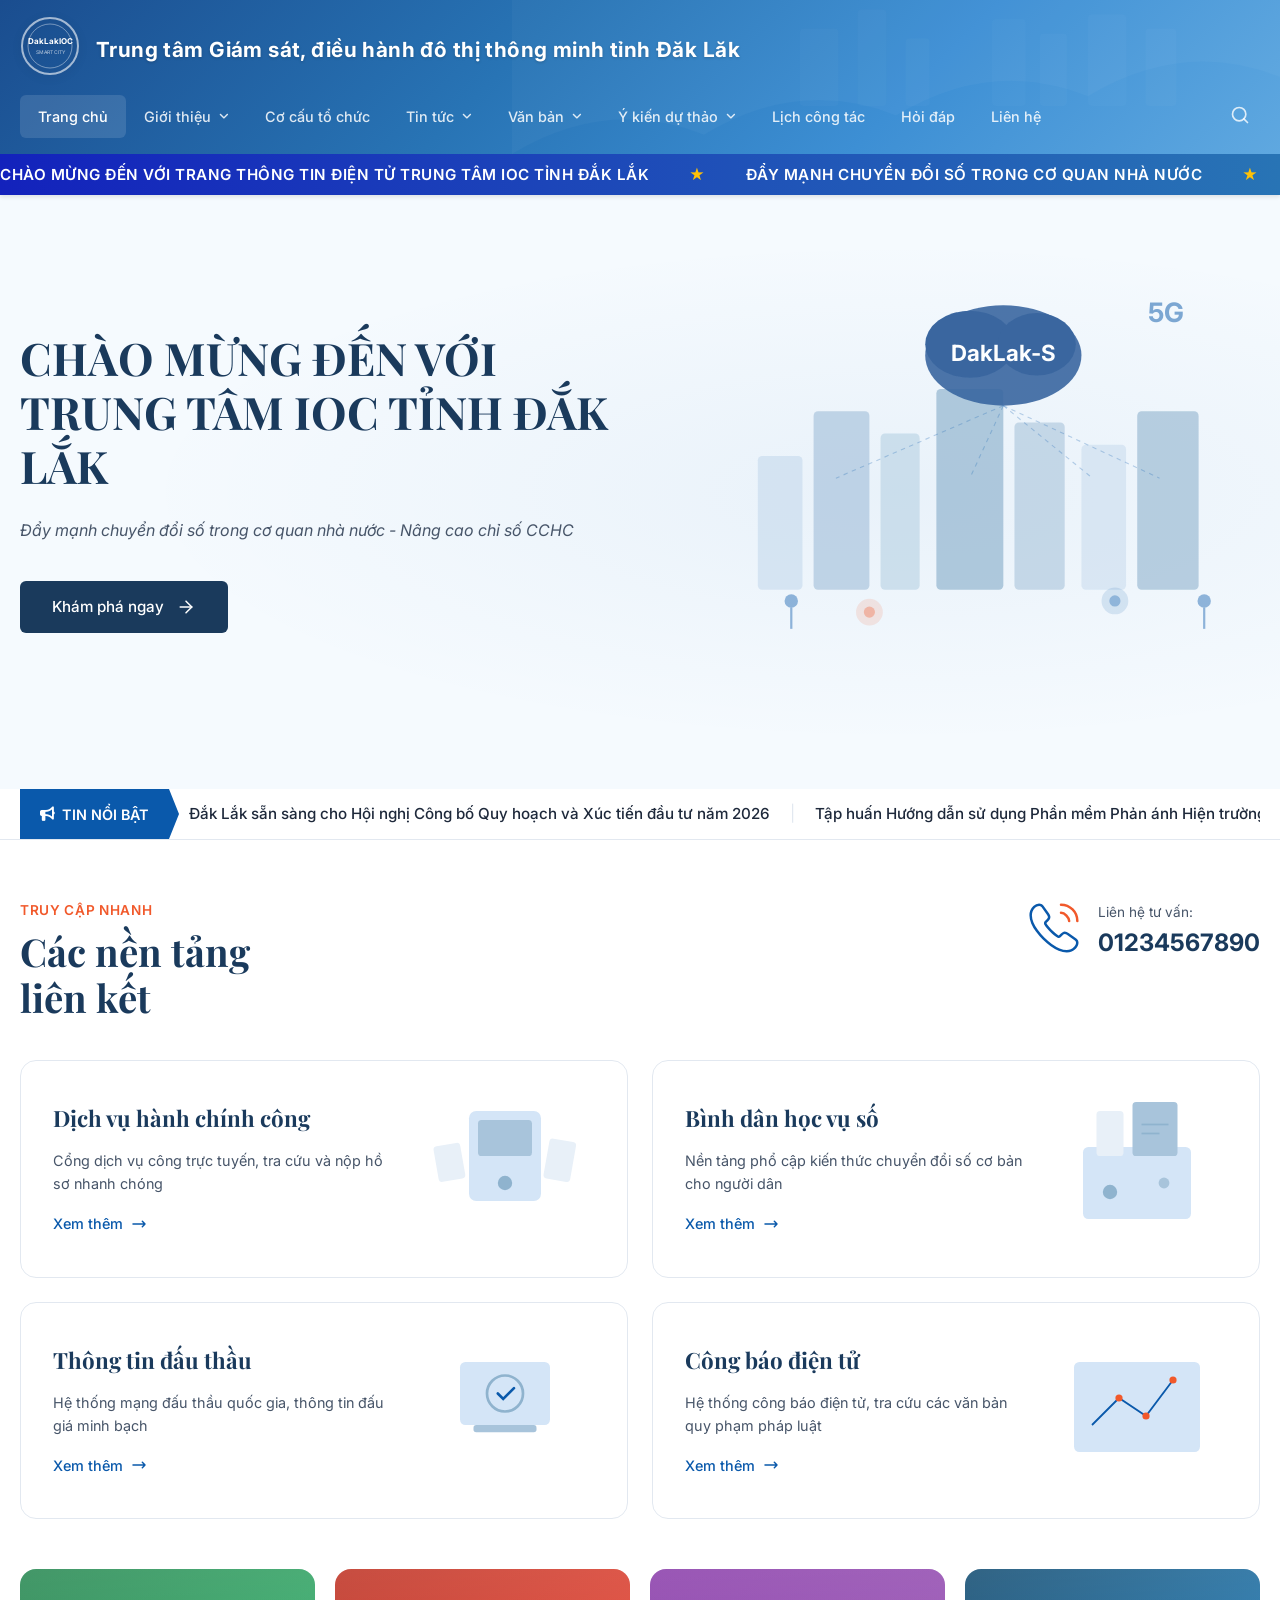
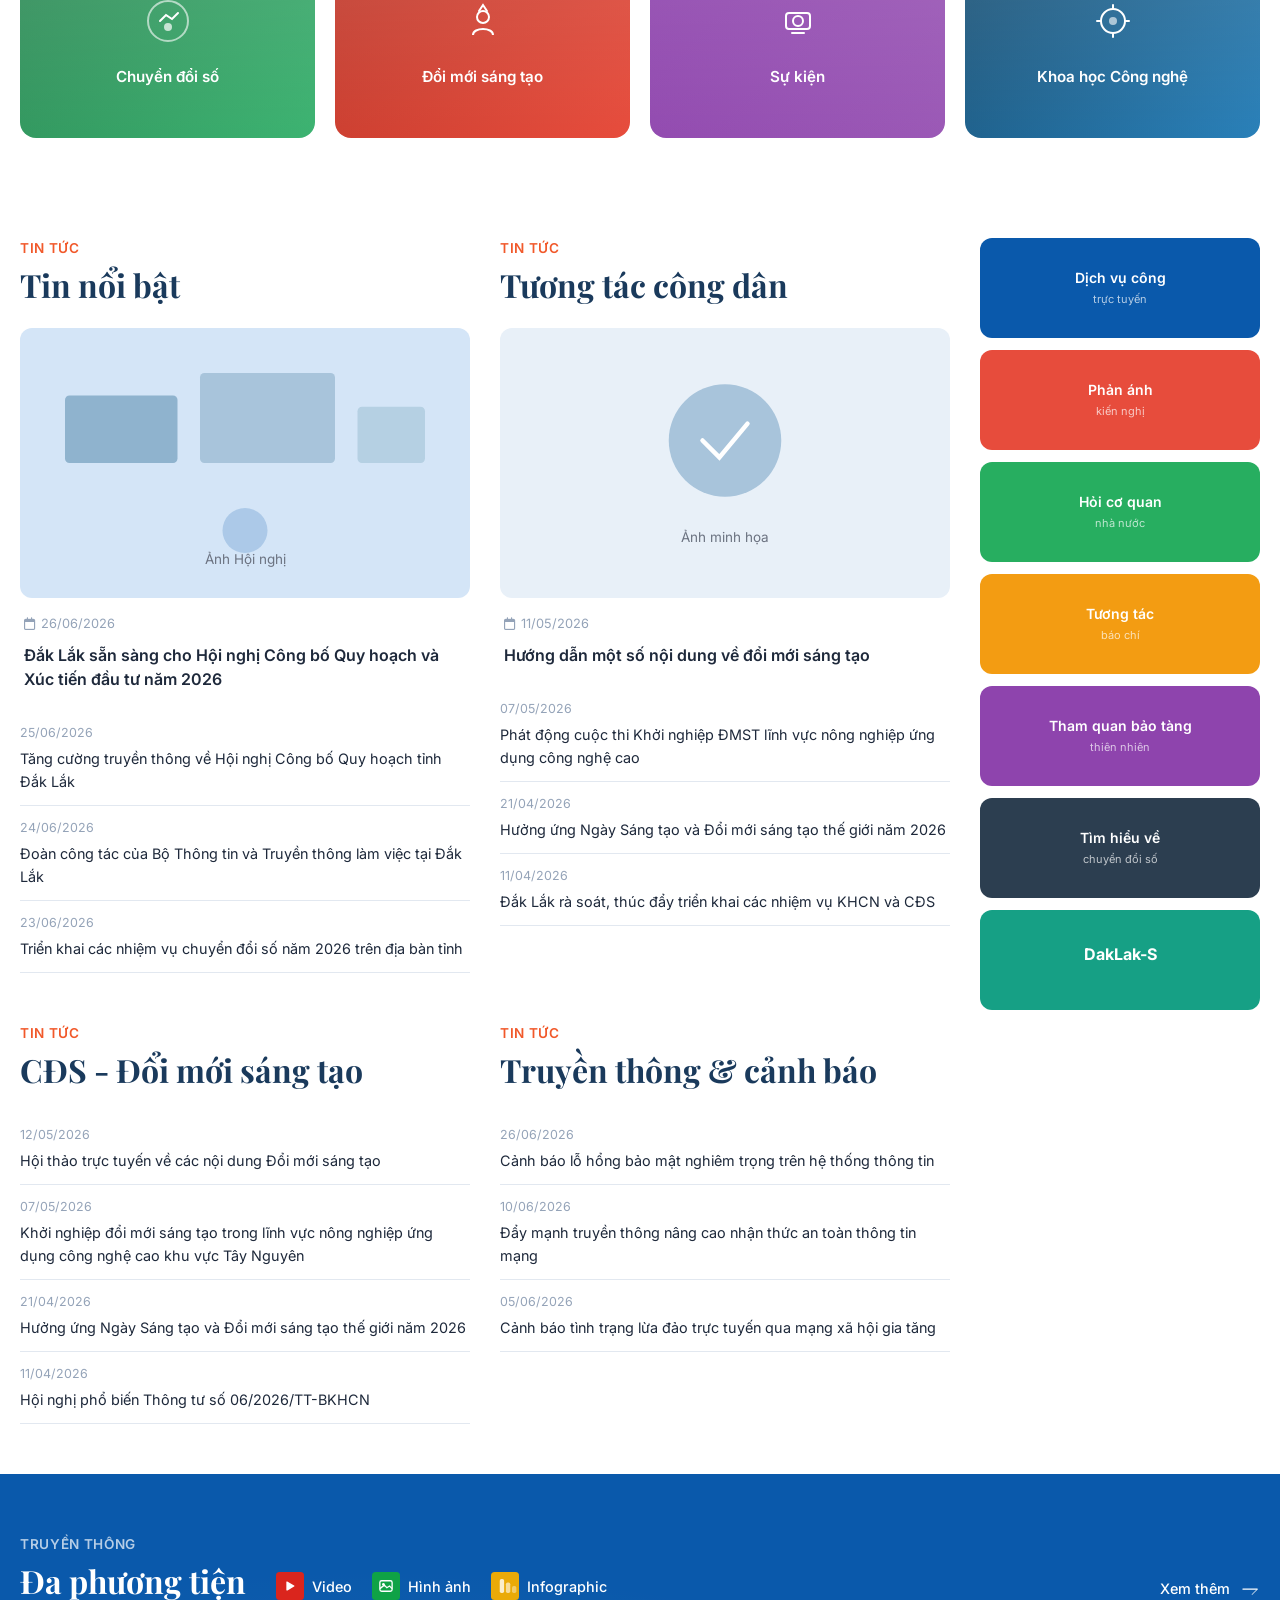
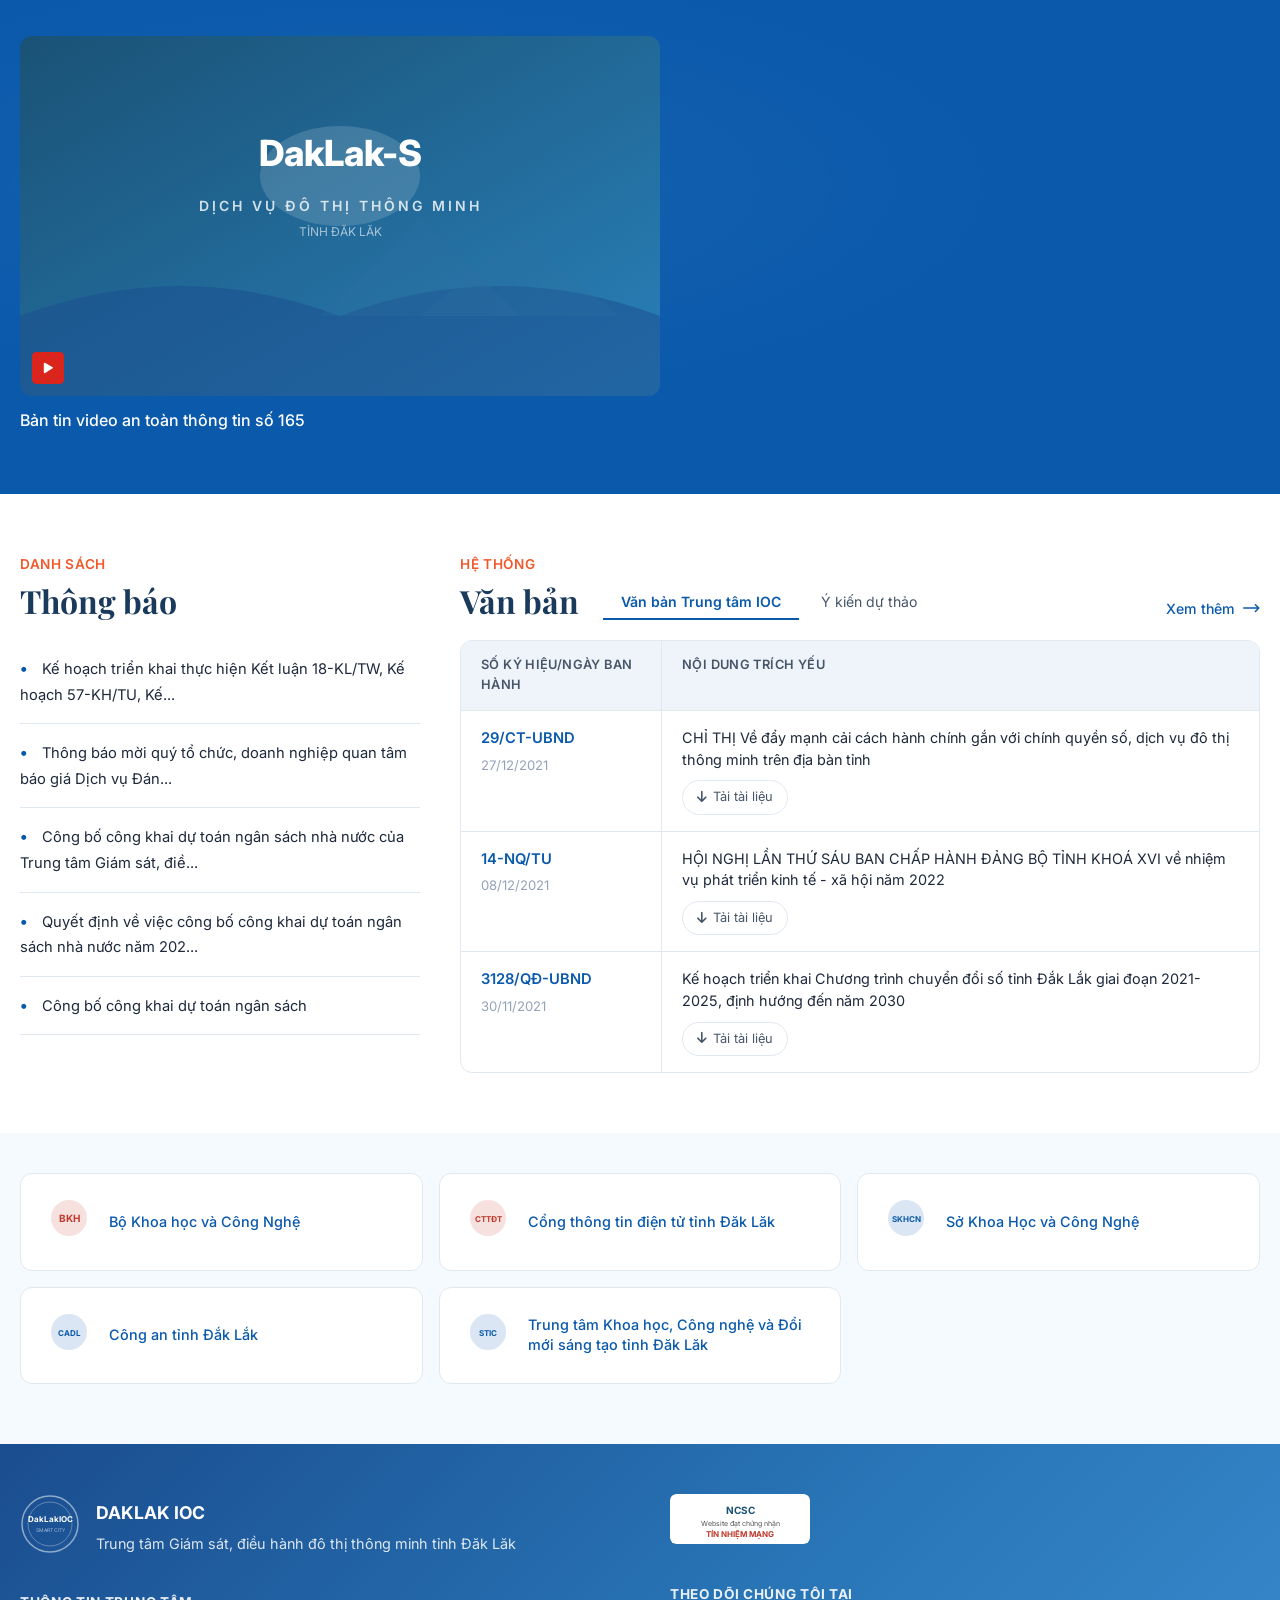
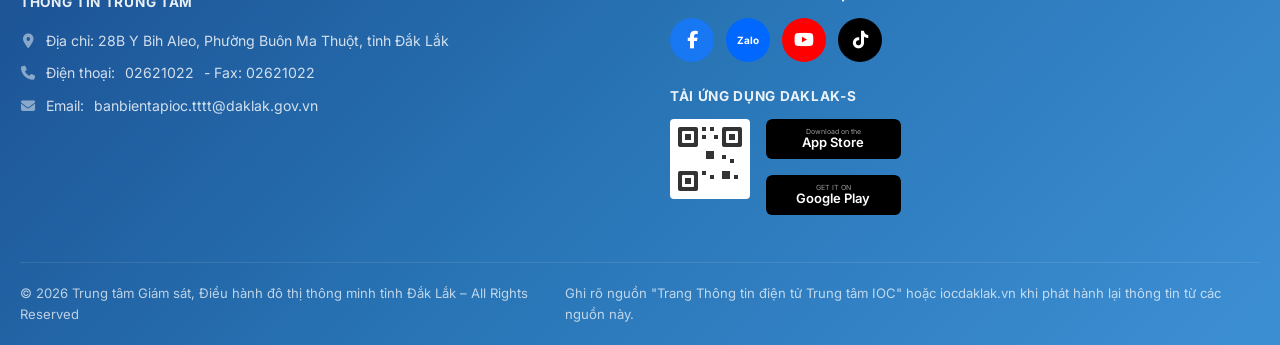
==== index.html @ 735cad7a "feat: add sticky logo to header and expand news section with new communications column" ====
<!DOCTYPE html>
<html lang="vi">

<head>
    <meta charset="UTF-8">
    <meta name="viewport" content="width=device-width, initial-scale=1.0">
    <title>Trung tâm Giám sát, Điều hành đô thị thông minh tỉnh Đăk Lăk</title>
    <meta name="description" content="Trung tâm Giám sát, Điều hành đô thị thông minh tỉnh Đăk Lăk - DakLakIOC">
    <link rel="preconnect" href="https://fonts.googleapis.com">
    <link rel="preconnect" href="https://fonts.gstatic.com" crossorigin>
    <link
        href="https://fonts.googleapis.com/css2?family=Inter:wght@400;500;600;700;800&family=Playfair+Display:ital,wght@0,400;0,600;0,700;1,400;1,600;1,700&display=swap"
        rel="stylesheet">
    <link rel="stylesheet" href="https://cdnjs.cloudflare.com/ajax/libs/font-awesome/6.5.1/css/all.min.css">
    <link rel="stylesheet" href="styles.css">
</head>

<body>
    <!-- ===== HEADER ===== -->
    <header class="header" id="header">
        <div class="header-banner">
            <!-- Blue gradient banner background -->
            <div class="header-banner-bg"></div>
            <div class="container">
                <div class="header-content">
                    <a href="#" class="logo">
                        <div class="logo-icon">
                            <svg viewBox="0 0 60 60" width="60" height="60">
                                <circle cx="30" cy="30" r="28" fill="none" stroke="rgba(255,255,255,0.6)"
                                    stroke-width="2" />
                                <circle cx="30" cy="30" r="22" fill="none" stroke="rgba(255,255,255,0.4)"
                                    stroke-width="1" />
                                <text x="30" y="28" text-anchor="middle" fill="white" font-size="8" font-weight="700"
                                    font-family="Inter">DakLakIOC</text>
                                <text x="30" y="38" text-anchor="middle" fill="rgba(255,255,255,0.7)" font-size="5"
                                    font-family="Inter">SMART CITY</text>
                            </svg>
                        </div>
                    </a>
                    <div class="header-title">
                        <a href="#">Trung tâm Giám sát, điều hành đô thị thông minh tỉnh Đăk Lăk</a>
                    </div>
                </div>
                <nav class="main-nav">
                    <a href="#" class="nav-small-logo">
                        <svg viewBox="0 0 60 60" width="50" height="50">
                            <circle cx="30" cy="30" r="28" fill="none" stroke="rgba(255,255,255,0.6)" stroke-width="2" />
                            <circle cx="30" cy="30" r="22" fill="none" stroke="rgba(255,255,255,0.4)" stroke-width="1" />
                            <text x="30" y="28" text-anchor="middle" fill="white" font-size="8" font-weight="700" font-family="Inter">DakLakIOC</text>
                            <text x="30" y="38" text-anchor="middle" fill="rgba(255,255,255,0.7)" font-size="5" font-family="Inter">SMART CITY</text>
                        </svg>
                    </a>
                    <ul class="nav-list">
                        <li class="nav-item active">
                            <a href="#">Trang chủ</a>
                        </li>
                        <li class="nav-item has-dropdown">
                            <a href="#">Giới thiệu <i class="fa-solid fa-angle-down"></i></a>
                            <ul class="dropdown">
                                <li><a href="#">Sơ đồ tổ chức</a></li>
                                <li><a href="#">Chức năng, nhiệm vụ</a></li>
                                <li><a href="#">Lịch sử hình thành</a></li>
                                <li><a href="#">Sản phẩm tiêu biểu</a></li>
                                <li><a href="#">Đầu mối hỗ trợ trực tuyến qua điện thoại</a></li>
                            </ul>
                        </li>
                        <li class="nav-item">
                            <a href="#">Cơ cấu tổ chức</a>
                        </li>
                        <li class="nav-item has-dropdown">
                            <a href="#">Tin tức <i class="fa-solid fa-angle-down"></i></a>
                            <ul class="dropdown">
                                <li><a href="#">Tin hoạt động</a></li>
                                <li><a href="#">Tiêu chuẩn - Chất lượng</a></li>
                                <li><a href="#">Giải pháp An toàn thông tin</a></li>
                                <li><a href="#">Giải pháp An toàn mạng</a></li>
                                <li><a href="#">Công tác xây dựng Đảng</a></li>
                                <li><a href="#">Tương tác công dân</a></li>
                                <li><a href="#">CĐS - Đổi mới sáng tạo</a></li>
                                <li><a href="#">Cập nhật bão lũ</a></li>
                                <li><a href="#">Thông báo</a></li>
                                <li><a href="#">Trao đổi kinh nghiệm</a></li>
                            </ul>
                        </li>
                        <li class="nav-item has-dropdown">
                            <a href="#">Văn bản <i class="fa-solid fa-angle-down"></i></a>
                            <ul class="dropdown">
                                <li><a href="#">Văn bản Trung tâm IOC</a></li>
                                <li><a href="#">Bộ Khoa học và Công nghệ</a></li>
                                <li><a href="#">UBND tỉnh Đắk Lắk</a></li>
                                <li><a href="#">CSDL VBQPPL tỉnh Đắk Lắk</a></li>
                                <li><a href="#">Khoa học và Công nghệ Trung ương</a></li>
                                <li><a href="#">Khoa học và Công nghệ địa phương</a></li>
                                <li><a href="#">Văn bản</a></li>
                            </ul>
                        </li>
                        <li class="nav-item has-dropdown">
                            <a href="#">Ý kiến dự thảo <i class="fa-solid fa-angle-down"></i></a>
                            <ul class="dropdown">
                                <li><a href="#">Văn bản dự thảo UBND tỉnh Đắk Lắk</a></li>
                                <li><a href="#">Văn bản dự thảo Sở KHCN</a></li>
                                <li class="dropdown-submenu">
                                    <a href="#">Văn bản dự thảo Trung tâm IOC <i class="fa-solid fa-angle-right" style="float: right; margin-top: 4px;"></i></a>
                                    <ul class="dropdown">
                                        <li><a href="#">Quyết định</a></li>
                                        <li><a href="#">Thông báo</a></li>
                                        <li><a href="#">Hướng dẫn</a></li>
                                        <li><a href="#">Báo cáo</a></li>
                                        <li><a href="#">Công văn</a></li>
                                        <li><a href="#">Tập huấn</a></li>
                                    </ul>
                                </li>
                            </ul>
                        </li>
                        <li class="nav-item">
                            <a href="#">Lịch công tác</a>
                        </li>
                        <li class="nav-item">
                            <a href="#">Hỏi đáp</a>
                        </li>
                        <li class="nav-item">
                            <a href="#">Liên hệ</a>
                        </li>
                    </ul>
                    <button class="search-btn" id="searchBtn">
                        <svg xmlns="http://www.w3.org/2000/svg" width="20" height="20" viewBox="0 0 24 24" fill="none"
                            stroke="currentColor" stroke-width="2" stroke-linecap="round" stroke-linejoin="round">
                            <path d="m21 21-4.34-4.34" />
                            <circle cx="11" cy="11" r="8" />
                        </svg>
                    </button>
                    <div class="search-form" id="searchForm">
                        <form>
                            <input type="text" placeholder="Nhập tìm kiếm..." required oninvalid="this.setCustomValidity('Vui lòng nhập từ khóa tìm kiếm')" oninput="this.setCustomValidity('')">
                            <button type="submit">
                                <svg xmlns="http://www.w3.org/2000/svg" width="20" height="20" viewBox="0 0 24 24"
                                    fill="none" stroke="currentColor" stroke-width="2" stroke-linecap="round"
                                    stroke-linejoin="round">
                                    <circle cx="11" cy="11" r="8" />
                                    <path d="m21 21-4.34-4.34" />
                                </svg>
                            </button>
                            <button type="button" class="close-search" id="closeSearch">
                                <svg xmlns="http://www.w3.org/2000/svg" width="20" height="20" viewBox="0 0 24 24"
                                    fill="none" stroke="currentColor" stroke-width="2" stroke-linecap="round"
                                    stroke-linejoin="round">
                                    <path d="M18 6 6 18" />
                                    <path d="m6 6 12 12" />
                                </svg>
                            </button>
                        </form>
                    </div>
                </nav>
            </div>
        </div>
        <!-- Mobile menu button -->
        <button class="mobile-menu-btn" id="mobileMenuBtn">
            <i class="fa-solid fa-bars"></i>
        </button>
    </header>

    <!-- ===== WELCOME BANNER TICKER ===== -->
    <div class="welcome-banner">
        <div class="welcome-track">
            <span>CHÀO MỪNG ĐẾN VỚI TRANG THÔNG TIN ĐIỆN TỬ TRUNG TÂM IOC TỈNH ĐẮK LẮK</span>
            <span class="star">★</span>
            <span>ĐẨY MẠNH CHUYỂN ĐỔI SỐ TRONG CƠ QUAN NHÀ NƯỚC</span>
            <span class="star">★</span>
            <span>CHÀO MỪNG ĐẾN VỚI TRANG THÔNG TIN ĐIỆN TỬ TRUNG TÂM IOC TỈNH ĐẮK LẮK</span>
            <span class="star">★</span>
            <span>ĐẨY MẠNH CHUYỂN ĐỔI SỐ TRONG CƠ QUAN NHÀ NƯỚC</span>
            <span class="star">★</span>
            <span>CHÀO MỪNG ĐẾN VỚI TRANG THÔNG TIN ĐIỆN TỬ TRUNG TÂM IOC TỈNH ĐẮK LẮK</span>
            <span class="star">★</span>
            <span>ĐẨY MẠNH CHUYỂN ĐỔI SỐ TRONG CƠ QUAN NHÀ NƯỚC</span>
            <span class="star">★</span>
            <span>CHÀO MỪNG ĐẾN VỚI TRANG THÔNG TIN ĐIỆN TỬ TRUNG TÂM IOC TỈNH ĐẮK LẮK</span>
            <span class="star">★</span>
            <span>ĐẨY MẠNH CHUYỂN ĐỔI SỐ TRONG CƠ QUAN NHÀ NƯỚC</span>
            <span class="star">★</span>
        </div>
    </div>

    <!-- ===== HERO SECTION ===== -->
    <section class="hero-section">
        <div class="container">
            <div class="hero-wrapper">
                <div class="hero-text">
                    <h1 class="hero-title">CHÀO MỪNG ĐẾN VỚI TRUNG TÂM IOC TỈNH ĐẮK LẮK</h1>
                    <p class="hero-description">
                        Đẩy mạnh chuyển đổi số trong cơ quan nhà nước - Nâng cao chỉ số CCHC
                    </p>
                    <a href="#" class="btn-readmore">
                        <span>Khám phá ngay</span>
                        <svg xmlns="http://www.w3.org/2000/svg" width="20" height="20" viewBox="0 0 20 20" fill="none">
                            <path d="M4.16669 10H15.8334" stroke="currentColor" stroke-width="1.5"
                                stroke-linecap="round" stroke-linejoin="round" />
                            <path d="M10 4.16669L15.8333 10L10 15.8334" stroke="currentColor" stroke-width="1.5"
                                stroke-linecap="round" stroke-linejoin="round" />
                        </svg>
                    </a>
                </div>
                <div class="hero-image">
                    <!-- Smart city illustration placeholder -->
                    <div class="smart-city-illustration">
                        <svg viewBox="0 0 500 400" xmlns="http://www.w3.org/2000/svg">
                            <!-- Buildings -->
                            <rect x="50" y="180" width="40" height="120" rx="4" fill="#c5d9ed" opacity="0.7" />
                            <rect x="100" y="140" width="50" height="160" rx="4" fill="#a8c4db" opacity="0.8" />
                            <rect x="160" y="160" width="35" height="140" rx="4" fill="#b5d0e3" opacity="0.7" />
                            <rect x="210" y="120" width="60" height="180" rx="4" fill="#8fb3ce" opacity="0.8" />
                            <rect x="280" y="150" width="45" height="150" rx="4" fill="#a8c4db" opacity="0.7" />
                            <rect x="340" y="170" width="40" height="130" rx="4" fill="#c5d9ed" opacity="0.6" />
                            <rect x="390" y="140" width="55" height="160" rx="4" fill="#8fb3ce" opacity="0.7" />
                            <!-- Cloud with DakLak-S -->
                            <ellipse cx="270" cy="90" rx="70" ry="45" fill="#1a4d8f" opacity="0.9" />
                            <ellipse cx="240" cy="80" rx="40" ry="30" fill="#1a4d8f" />
                            <ellipse cx="300" cy="80" rx="35" ry="28" fill="#1a4d8f" />
                            <text x="270" y="95" text-anchor="middle" fill="white" font-size="20" font-weight="700"
                                font-family="Inter">DakLak-S</text>
                            <!-- 5G icon -->
                            <text x="400" y="60" fill="#0a59ab" font-size="24" font-weight="700" font-family="Inter"
                                opacity="0.6">5G</text>
                            <!-- Connection lines -->
                            <line x1="270" y1="135" x2="120" y2="200" stroke="#0a59ab" stroke-width="1" opacity="0.3"
                                stroke-dasharray="4" />
                            <line x1="270" y1="135" x2="240" y2="200" stroke="#0a59ab" stroke-width="1" opacity="0.3"
                                stroke-dasharray="4" />
                            <line x1="270" y1="135" x2="350" y2="200" stroke="#0a59ab" stroke-width="1" opacity="0.3"
                                stroke-dasharray="4" />
                            <line x1="270" y1="135" x2="410" y2="200" stroke="#0a59ab" stroke-width="1" opacity="0.3"
                                stroke-dasharray="4" />
                            <!-- People -->
                            <circle cx="80" cy="310" r="6" fill="#0a59ab" opacity="0.5" />
                            <line x1="80" y1="316" x2="80" y2="335" stroke="#0a59ab" stroke-width="2" opacity="0.5" />
                            <circle cx="450" cy="310" r="6" fill="#0a59ab" opacity="0.5" />
                            <line x1="450" y1="316" x2="450" y2="335" stroke="#0a59ab" stroke-width="2" opacity="0.5" />
                            <!-- IoT icons -->
                            <circle cx="150" cy="320" r="12" fill="#f1592b" opacity="0.15" />
                            <circle cx="150" cy="320" r="5" fill="#f1592b" opacity="0.4" />
                            <circle cx="370" cy="310" r="12" fill="#0a59ab" opacity="0.15" />
                            <circle cx="370" cy="310" r="5" fill="#0a59ab" opacity="0.4" />
                        </svg>
                    </div>
                </div>
            </div>
        </div>
    </section>

    <!-- ===== FEATURED NEWS TICKER ===== -->
    <section class="news-ticker-section">
        <div class="container">
            <div class="ticker-wrapper">
                <div class="ticker-label">
                    <i class="fa-solid fa-bullhorn"></i> TIN NỔI BẬT
                </div>
                <div class="ticker-content">
                    <div class="ticker-track">
                        <a href="#">Đắk Lắk sẵn sàng cho Hội nghị Công bố Quy hoạch và Xúc tiến đầu tư năm 2026</a>
                        <span class="ticker-separator">|</span>
                        <a href="#">Tập huấn Hướng dẫn sử dụng Phần mềm Phản ánh Hiện trường</a>
                        <span class="ticker-separator">|</span>
                        <a href="#">Chuyển đổi số, Đổi mới sáng tạo, An toàn thông tin, Dữ liệu mở</a>
                        <span class="ticker-separator">|</span>
                        <!-- Duplicate for seamless scrolling -->
                        <a href="#">Đắk Lắk sẵn sàng cho Hội nghị Công bố Quy hoạch và Xúc tiến đầu tư năm 2026</a>
                        <span class="ticker-separator">|</span>
                        <a href="#">Tập huấn Hướng dẫn sử dụng Phần mềm Phản ánh Hiện trường</a>
                        <span class="ticker-separator">|</span>
                        <a href="#">Chuyển đổi số, Đổi mới sáng tạo, An toàn thông tin, Dữ liệu mở</a>
                        <span class="ticker-separator">|</span>
                    </div>
                </div>
            </div>
        </div>
    </section>

    <!-- ===== TECH SOLUTIONS SECTION ===== -->
    <section class="tech-solutions-section">
        <div class="container">
            <div class="tech-solutions-wrapper">
                <div class="tech-solutions-header">
                    <div class="tech-solutions-left">
                        <span class="section-label">Truy cập nhanh</span>
                        <h2 class="section-title-large">Các nền tảng<br>liên kết</h2>
                    </div>
                    <div class="tech-solutions-right">
                        <div class="contact-box">
                            <div class="contact-icon">
                                <svg fill="none" height="56" viewBox="0 0 56 56" width="56"
                                    xmlns="http://www.w3.org/2000/svg">
                                    <path
                                        d="M51.2627 42.7698C51.2627 43.6098 51.076 44.4732 50.6793 45.3132C50.2827 46.1532 49.7693 46.9465 49.0927 47.6932C47.9493 48.9532 46.6893 49.8632 45.266 50.4465C43.866 51.0298 42.3493 51.3332 40.716 51.3332C38.336 51.3332 35.7927 50.7732 33.1093 49.6298C30.426 48.4865 27.7427 46.9465 25.0827 45.0098C22.3716 43.0267 19.8133 40.8428 17.4293 38.4765C15.0698 36.1012 12.8936 33.5506 10.9193 30.8465C9.00602 28.1865 7.46602 25.5265 6.34602 22.8898C5.22602 20.2298 4.66602 17.6865 4.66602 15.2598C4.66602 13.6732 4.94602 12.1565 5.50602 10.7565C6.06602 9.33317 6.95268 8.0265 8.18935 6.85984C9.68268 5.38984 11.316 4.6665 13.0427 4.6665C13.696 4.6665 14.3493 4.8065 14.9327 5.0865C15.5393 5.3665 16.076 5.7865 16.496 6.39317L21.9093 14.0232C22.3293 14.6065 22.6327 15.1432 22.8427 15.6565C23.0527 16.1465 23.1693 16.6365 23.1693 17.0798C23.1693 17.6398 23.006 18.1998 22.6793 18.7365C22.376 19.2732 21.9327 19.8332 21.3727 20.3932L19.5993 22.2365C19.3427 22.4932 19.226 22.7965 19.226 23.1698C19.226 23.3565 19.2493 23.5198 19.296 23.7065C19.366 23.8932 19.436 24.0332 19.4827 24.1732C19.9027 24.9432 20.626 25.9465 21.6527 27.1598C22.7027 28.3732 23.8227 29.6098 25.036 30.8465C26.296 32.0832 27.5093 33.2265 28.746 34.2765C29.9593 35.3032 30.9627 36.0032 31.756 36.4232C31.8727 36.4698 32.0127 36.5398 32.176 36.6098C32.3627 36.6798 32.5493 36.7032 32.7593 36.7032C33.156 36.7032 33.4593 36.5632 33.716 36.3065L35.4893 34.5565C36.0727 33.9732 36.6327 33.5298 37.1693 33.2498C37.706 32.9232 38.2427 32.7598 38.826 32.7598C39.2693 32.7598 39.736 32.8532 40.2493 33.0632C40.7627 33.2732 41.2993 33.5765 41.8827 33.9732L49.606 39.4565C50.2127 39.8765 50.6327 40.3665 50.8893 40.9498C51.1227 41.5332 51.2627 42.1165 51.2627 42.7698Z"
                                        stroke="#0A59AB" stroke-miterlimit="10" stroke-width="2.5" />
                                    <path
                                        d="M43.1667 20.9997C43.1667 19.5997 42.07 17.453 40.4367 15.703C38.9433 14.093 36.96 12.833 35 12.833"
                                        stroke="#F1592B" stroke-linecap="round" stroke-linejoin="round"
                                        stroke-width="2.5" />
                                    <path d="M51.3333 20.9998C51.3333 11.9698 44.03 4.6665 35 4.6665" stroke="#F1592B"
                                        stroke-linecap="round" stroke-linejoin="round" stroke-width="2.5" />
                                </svg>
                            </div>
                            <div class="contact-info">
                                <span>Liên hệ tư vấn:</span>
                                <strong>01234567890</strong>
                            </div>
                        </div>
                    </div>
                </div>
                <div class="solutions-grid">
                    <div class="solution-card">
                        <div class="solution-content">
                            <h3>Dịch vụ hành chính công</h3>
                            <p>Cổng dịch vụ công trực tuyến, tra cứu và nộp hồ sơ nhanh chóng</p>
                            <a href="#" class="solution-link">
                                <span>Xem thêm</span>
                                <svg fill="none" height="16" viewBox="0 0 16 16" width="16"
                                    xmlns="http://www.w3.org/2000/svg">
                                    <path d="M11.3333 5.33325L14 7.99992M14 7.99992L11.3333 10.6666M14 7.99992H2"
                                        stroke="#0A59AB" stroke-linecap="round" stroke-linejoin="round"
                                        stroke-width="1.5" />
                                </svg>
                            </a>
                        </div>
                        <div class="solution-image">
                            <svg viewBox="0 0 200 160" xmlns="http://www.w3.org/2000/svg">
                                <rect x="60" y="20" width="80" height="100" rx="8" fill="#d4e5f7" />
                                <rect x="70" y="30" width="60" height="40" rx="4" fill="#a8c4db" />
                                <circle cx="100" cy="100" r="8" fill="#8fb3ce" />
                                <rect x="20" y="60" width="30" height="40" rx="4" fill="#e8f0f8"
                                    transform="rotate(-10 20 60)" />
                                <rect x="150" y="50" width="30" height="45" rx="4" fill="#e8f0f8"
                                    transform="rotate(10 150 50)" />
                            </svg>
                        </div>
                    </div>
                    <div class="solution-card">
                        <div class="solution-content">
                            <h3>Bình dân học vụ số</h3>
                            <p>Nền tảng phổ cập kiến thức chuyển đổi số cơ bản cho người dân</p>
                            <a href="#" class="solution-link">
                                <span>Xem thêm</span>
                                <svg fill="none" height="16" viewBox="0 0 16 16" width="16"
                                    xmlns="http://www.w3.org/2000/svg">
                                    <path d="M11.3333 5.33325L14 7.99992M14 7.99992L11.3333 10.6666M14 7.99992H2"
                                        stroke="#0A59AB" stroke-linecap="round" stroke-linejoin="round"
                                        stroke-width="1.5" />
                                </svg>
                            </a>
                        </div>
                        <div class="solution-image">
                            <svg viewBox="0 0 200 160" xmlns="http://www.w3.org/2000/svg">
                                <rect x="40" y="60" width="120" height="80" rx="6" fill="#d4e5f7" />
                                <rect x="55" y="20" width="30" height="50" rx="4" fill="#e8f0f8" />
                                <rect x="95" y="10" width="50" height="60" rx="4" fill="#a8c4db" />
                                <line x1="105" y1="35" x2="135" y2="35" stroke="#8fb3ce" stroke-width="2" />
                                <line x1="105" y1="45" x2="125" y2="45" stroke="#8fb3ce" stroke-width="2" />
                                <circle cx="70" cy="110" r="8" fill="#8fb3ce" />
                                <circle cx="130" cy="100" r="6" fill="#a8c4db" />
                            </svg>
                        </div>
                    </div>
                    <div class="solution-card">
                        <div class="solution-content">
                            <h3>Thông tin đấu thầu</h3>
                            <p>Hệ thống mạng đấu thầu quốc gia, thông tin đấu giá minh bạch</p>
                            <a href="#" class="solution-link">
                                <span>Xem thêm</span>
                                <svg fill="none" height="16" viewBox="0 0 16 16" width="16"
                                    xmlns="http://www.w3.org/2000/svg">
                                    <path d="M11.3333 5.33325L14 7.99992M14 7.99992L11.3333 10.6666M14 7.99992H2"
                                        stroke="#0A59AB" stroke-linecap="round" stroke-linejoin="round"
                                        stroke-width="1.5" />
                                </svg>
                            </a>
                        </div>
                        <div class="solution-image">
                            <svg viewBox="0 0 200 160" xmlns="http://www.w3.org/2000/svg">
                                <rect x="50" y="30" width="100" height="70" rx="6" fill="#d4e5f7" />
                                <rect x="65" y="100" width="70" height="8" rx="3" fill="#a8c4db" />
                                <circle cx="100" cy="65" r="20" fill="none" stroke="#8fb3ce" stroke-width="3" />
                                <path d="M92 65 L98 71 L110 59" stroke="#0a59ab" stroke-width="3" fill="none"
                                    stroke-linecap="round" />
                            </svg>
                        </div>
                    </div>
                    <div class="solution-card">
                        <div class="solution-content">
                            <h3>Công báo điện tử</h3>
                            <p>Hệ thống công báo điện tử, tra cứu các văn bản quy phạm pháp luật</p>
                            <a href="#" class="solution-link">
                                <span>Xem thêm</span>
                                <svg fill="none" height="16" viewBox="0 0 16 16" width="16"
                                    xmlns="http://www.w3.org/2000/svg">
                                    <path d="M11.3333 5.33325L14 7.99992M14 7.99992L11.3333 10.6666M14 7.99992H2"
                                        stroke="#0A59AB" stroke-linecap="round" stroke-linejoin="round"
                                        stroke-width="1.5" />
                                </svg>
                            </a>
                        </div>
                        <div class="solution-image">
                            <svg viewBox="0 0 200 160" xmlns="http://www.w3.org/2000/svg">
                                <rect x="30" y="30" width="140" height="100" rx="6" fill="#d4e5f7" />
                                <path d="M50 100 L80 70 L110 90 L140 50" stroke="#0a59ab" stroke-width="2"
                                    fill="none" />
                                <circle cx="80" cy="70" r="4" fill="#f1592b" />
                                <circle cx="110" cy="90" r="4" fill="#f1592b" />
                                <circle cx="140" cy="50" r="4" fill="#f1592b" />
                            </svg>
                        </div>
                    </div>
                </div>
            </div>
        </div>
    </section>

    <!-- ===== PARTNER LINKS CAROUSEL ===== -->
    <section class="partner-links-section">
        <div class="container">
            <div class="partner-links-grid">
                <a href="#" class="partner-card" style="background: linear-gradient(135deg, #2e8b57, #3cb371);">
                    <div class="partner-icon">
                        <svg viewBox="0 0 48 48" width="48" height="48" fill="none" xmlns="http://www.w3.org/2000/svg">
                            <circle cx="24" cy="24" r="20" stroke="white" stroke-width="2" opacity="0.6" />
                            <path d="M16 24 L22 18 L28 22 L34 16" stroke="white" stroke-width="2" fill="none"
                                stroke-linecap="round" />
                            <circle cx="24" cy="30" r="4" fill="white" opacity="0.7" />
                        </svg>
                    </div>
                    <span>Chuyển đổi số</span>
                    <i class="fa-solid fa-arrow-right"></i>
                </a>
                <a href="#" class="partner-card" style="background: linear-gradient(135deg, #c0392b, #e74c3c);">
                    <div class="partner-icon">
                        <svg viewBox="0 0 48 48" width="48" height="48" fill="none" xmlns="http://www.w3.org/2000/svg">
                            <circle cx="24" cy="20" r="6" stroke="white" stroke-width="2" />
                            <path d="M14 38 C14 30 34 30 34 38" stroke="white" stroke-width="2" fill="none" />
                            <path d="M20 14 L24 8 L28 14" stroke="white" stroke-width="2" fill="none"
                                stroke-linecap="round" />
                        </svg>
                    </div>
                    <span>Đổi mới sáng tạo</span>
                    <i class="fa-solid fa-arrow-right"></i>
                </a>
                <a href="#" class="partner-card" style="background: linear-gradient(135deg, #8e44ad, #9b59b6);">
                    <div class="partner-icon">
                        <svg viewBox="0 0 48 48" width="48" height="48" fill="none" xmlns="http://www.w3.org/2000/svg">
                            <rect x="12" y="16" width="24" height="16" rx="3" stroke="white" stroke-width="2" />
                            <circle cx="24" cy="24" r="5" stroke="white" stroke-width="2" />
                            <path d="M18 36 L30 36" stroke="white" stroke-width="2" stroke-linecap="round" />
                        </svg>
                    </div>
                    <span>Sự kiện</span>
                    <i class="fa-solid fa-arrow-right"></i>
                </a>
                <a href="#" class="partner-card" style="background: linear-gradient(135deg, #1a5276, #2980b9);">
                    <div class="partner-icon">
                        <svg viewBox="0 0 48 48" width="48" height="48" fill="none" xmlns="http://www.w3.org/2000/svg">
                            <circle cx="24" cy="24" r="12" stroke="white" stroke-width="2" />
                            <circle cx="24" cy="24" r="4" fill="white" opacity="0.6" />
                            <path d="M24 12 L24 8" stroke="white" stroke-width="2" stroke-linecap="round" />
                            <path d="M24 40 L24 36" stroke="white" stroke-width="2" stroke-linecap="round" />
                            <path d="M12 24 L8 24" stroke="white" stroke-width="2" stroke-linecap="round" />
                            <path d="M40 24 L36 24" stroke="white" stroke-width="2" stroke-linecap="round" />
                        </svg>
                    </div>
                    <span>Khoa học Công nghệ</span>
                    <i class="fa-solid fa-arrow-right"></i>
                </a>
            </div>
        </div>
    </section>

    <!-- ===== NEWS SECTION ===== -->
    <section class="news-section">
        <div class="container">
            <div class="news-wrapper">
                <div class="news-main">
                    <div class="news-column">
                        <div class="news-column-header">
                            <span class="section-label">Tin tức</span>
                            <h2 class="section-title">Tin nổi bật</h2>
                        </div>
                        <div class="news-featured">
                            <div class="news-card featured">
                                <div class="news-card-image">
                                    <svg viewBox="0 0 400 240" xmlns="http://www.w3.org/2000/svg">
                                        <rect width="400" height="240" fill="#d4e5f7" />
                                        <rect x="40" y="60" width="100" height="60" rx="4" fill="#8fb3ce" />
                                        <rect x="160" y="40" width="120" height="80" rx="4" fill="#a8c4db" />
                                        <rect x="300" y="70" width="60" height="50" rx="4" fill="#b5d0e3" />
                                        <circle cx="200" cy="180" r="20" fill="#0a59ab" opacity="0.2" />
                                        <text x="200" y="210" text-anchor="middle" fill="#6b7280" font-size="12"
                                            font-family="Inter">Ảnh Hội nghị</text>
                                    </svg>
                                </div>
                                <div class="news-card-body">
                                    <span class="news-date"><i class="fa-regular fa-calendar"></i> 26/06/2026</span>
                                    <h3><a href="#">Đắk Lắk sẵn sàng cho Hội nghị Công bố Quy hoạch và Xúc tiến đầu tư
                                            năm 2026</a></h3>
                                </div>
                            </div>
                        </div>
                        <ul class="news-list">
                            <li>
                                <a href="#">
                                    <span class="news-list-date">25/06/2026</span>
                                    <span>Tăng cường truyền thông về Hội nghị Công bố Quy hoạch tỉnh Đắk Lắk</span>
                                </a>
                            </li>
                            <li>
                                <a href="#">
                                    <span class="news-list-date">24/06/2026</span>
                                    <span>Đoàn công tác của Bộ Thông tin và Truyền thông làm việc tại Đắk Lắk</span>
                                </a>
                            </li>
                            <li>
                                <a href="#">
                                    <span class="news-list-date">23/06/2026</span>
                                    <span>Triển khai các nhiệm vụ chuyển đổi số năm 2026 trên địa bàn tỉnh</span>
                                </a>
                            </li>
                        </ul>
                    </div>
                    <div class="news-column">
                        <div class="news-column-header">
                            <span class="section-label">Tin tức</span>
                            <h2 class="section-title">Tương tác công dân</h2>
                        </div>
                        <div class="news-featured">
                            <div class="news-card featured">
                                <div class="news-card-image">
                                    <svg viewBox="0 0 400 240" xmlns="http://www.w3.org/2000/svg">
                                        <rect width="400" height="240" fill="#e8f0f8" />
                                        <circle cx="200" cy="100" r="50" fill="#a8c4db" />
                                        <path d="M180 100 L195 115 L220 85" stroke="white" stroke-width="4" fill="none"
                                            stroke-linecap="round" />
                                        <text x="200" y="190" text-anchor="middle" fill="#6b7280" font-size="12"
                                            font-family="Inter">Ảnh minh họa</text>
                                    </svg>
                                </div>
                                <div class="news-card-body">
                                    <span class="news-date"><i class="fa-regular fa-calendar"></i> 11/05/2026</span>
                                    <h3><a href="#">Hướng dẫn một số nội dung về đổi mới sáng tạo</a></h3>
                                </div>
                            </div>
                        </div>
                        <ul class="news-list">
                            <li>
                                <a href="#">
                                    <span class="news-list-date">07/05/2026</span>
                                    <span>Phát động cuộc thi Khởi nghiệp ĐMST lĩnh vực nông nghiệp ứng dụng công nghệ
                                        cao</span>
                                </a>
                            </li>
                            <li>
                                <a href="#">
                                    <span class="news-list-date">21/04/2026</span>
                                    <span>Hưởng ứng Ngày Sáng tạo và Đổi mới sáng tạo thế giới năm 2026</span>
                                </a>
                            </li>
                            <li>
                                <a href="#">
                                    <span class="news-list-date">11/04/2026</span>
                                    <span>Đắk Lắk rà soát, thúc đẩy triển khai các nhiệm vụ KHCN và CĐS</span>
                                </a>
                            </li>
                        </ul>
                    </div>
                    <div class="news-column">
                        <div class="news-column-header" style="margin-top: 20px;">
                            <span class="section-label">Tin tức</span>
                            <h2 class="section-title">CĐS - Đổi mới sáng tạo</h2>
                        </div>
                        <ul class="news-list">
                            <li>
                                <a href="#">
                                    <span class="news-list-date">12/05/2026</span>
                                    <span>Hội thảo trực tuyến về các nội dung Đổi mới sáng tạo</span>
                                </a>
                            </li>
                            <li>
                                <a href="#">
                                    <span class="news-list-date">07/05/2026</span>
                                    <span>Khởi nghiệp đổi mới sáng tạo trong lĩnh vực nông nghiệp ứng dụng công nghệ cao
                                        khu vực Tây Nguyên</span>
                                </a>
                            </li>
                            <li>
                                <a href="#">
                                    <span class="news-list-date">21/04/2026</span>
                                    <span>Hưởng ứng Ngày Sáng tạo và Đổi mới sáng tạo thế giới năm 2026</span>
                                </a>
                            </li>
                            <li>
                                <a href="#">
                                    <span class="news-list-date">11/04/2026</span>
                                    <span>Hội nghị phổ biến Thông tư số 06/2026/TT-BKHCN</span>
                                </a>
                            </li>
                        </ul>
                    </div>
                    <div class="news-column">
                        <div class="news-column-header" style="margin-top: 20px;">
                            <span class="section-label">Tin tức</span>
                            <h2 class="section-title">Truyền thông & cảnh báo</h2>
                        </div>
                        <ul class="news-list">
                            <li>
                                <a href="#">
                                    <span class="news-list-date">26/06/2026</span>
                                    <span>Cảnh báo lỗ hổng bảo mật nghiêm trọng trên hệ thống thông tin</span>
                                </a>
                            </li>
                            <li>
                                <a href="#">
                                    <span class="news-list-date">10/06/2026</span>
                                    <span>Đẩy mạnh truyền thông nâng cao nhận thức an toàn thông tin mạng</span>
                                </a>
                            </li>
                            <li>
                                <a href="#">
                                    <span class="news-list-date">05/06/2026</span>
                                    <span>Cảnh báo tình trạng lừa đảo trực tuyến qua mạng xã hội gia tăng</span>
                                </a>
                            </li>
                        </ul>
                    </div>
                </div>
                <div class="news-sidebar">
                    <div class="sidebar-banner">
                        <svg viewBox="0 0 280 100" xmlns="http://www.w3.org/2000/svg">
                            <rect width="280" height="100" rx="8" fill="#0a59ab" />
                            <text x="140" y="45" text-anchor="middle" fill="white" font-size="14" font-weight="600"
                                font-family="Inter">Dịch vụ công</text>
                            <text x="140" y="65" text-anchor="middle" fill="rgba(255,255,255,0.7)" font-size="11"
                                font-family="Inter">trực tuyến</text>
                        </svg>
                    </div>
                    <div class="sidebar-banner">
                        <svg viewBox="0 0 280 100" xmlns="http://www.w3.org/2000/svg">
                            <rect width="280" height="100" rx="8" fill="#e74c3c" />
                            <text x="140" y="45" text-anchor="middle" fill="white" font-size="14" font-weight="600"
                                font-family="Inter">Phản ánh</text>
                            <text x="140" y="65" text-anchor="middle" fill="rgba(255,255,255,0.7)" font-size="11"
                                font-family="Inter">kiến nghị</text>
                        </svg>
                    </div>
                    <div class="sidebar-banner">
                        <svg viewBox="0 0 280 100" xmlns="http://www.w3.org/2000/svg">
                            <rect width="280" height="100" rx="8" fill="#27ae60" />
                            <text x="140" y="45" text-anchor="middle" fill="white" font-size="14" font-weight="600"
                                font-family="Inter">Hỏi cơ quan</text>
                            <text x="140" y="65" text-anchor="middle" fill="rgba(255,255,255,0.7)" font-size="11"
                                font-family="Inter">nhà nước</text>
                        </svg>
                    </div>
                    <div class="sidebar-banner">
                        <svg viewBox="0 0 280 100" xmlns="http://www.w3.org/2000/svg">
                            <rect width="280" height="100" rx="8" fill="#f39c12" />
                            <text x="140" y="45" text-anchor="middle" fill="white" font-size="14" font-weight="600"
                                font-family="Inter">Tương tác</text>
                            <text x="140" y="65" text-anchor="middle" fill="rgba(255,255,255,0.7)" font-size="11"
                                font-family="Inter">báo chí</text>
                        </svg>
                    </div>
                    <div class="sidebar-banner">
                        <svg viewBox="0 0 280 100" xmlns="http://www.w3.org/2000/svg">
                            <rect width="280" height="100" rx="8" fill="#8e44ad" />
                            <text x="140" y="45" text-anchor="middle" fill="white" font-size="14" font-weight="600"
                                font-family="Inter">Tham quan bảo tàng</text>
                            <text x="140" y="65" text-anchor="middle" fill="rgba(255,255,255,0.7)" font-size="11"
                                font-family="Inter">thiên nhiên</text>
                        </svg>
                    </div>
                    <div class="sidebar-banner">
                        <svg viewBox="0 0 280 100" xmlns="http://www.w3.org/2000/svg">
                            <rect width="280" height="100" rx="8" fill="#2c3e50" />
                            <text x="140" y="45" text-anchor="middle" fill="white" font-size="14" font-weight="600"
                                font-family="Inter">Tìm hiểu về</text>
                            <text x="140" y="65" text-anchor="middle" fill="rgba(255,255,255,0.7)" font-size="11"
                                font-family="Inter">chuyển đổi số</text>
                        </svg>
                    </div>
                    <div class="sidebar-banner">
                        <svg viewBox="0 0 280 100" xmlns="http://www.w3.org/2000/svg">
                            <rect width="280" height="100" rx="8" fill="#16a085" />
                            <text x="140" y="50" text-anchor="middle" fill="white" font-size="16" font-weight="700"
                                font-family="Inter">DakLak-S</text>
                        </svg>
                    </div>
                </div>
            </div>
        </div>
    </section>

    <!-- ===== MULTIMEDIA SECTION ===== -->
    <section class="multimedia-section">
        <div class="container">
            <div class="multimedia-header">
                <div class="multimedia-title-area">
                    <span class="section-label light">Truyền thông</span>
                    <h2 class="section-title light">Đa phương tiện</h2>
                </div>
                <div class="media-types">
                    <a href="#" class="media-type">
                        <span class="media-icon video-icon">
                            <svg width="28" height="28" viewBox="0 0 32 32" fill="none"
                                xmlns="http://www.w3.org/2000/svg">
                                <rect width="32" height="32" rx="4" fill="#DA251D" />
                                <path
                                    d="M21 15.88V16.12C21 16.23 20.97 16.33 20.92 16.43C20.86 16.52 20.79 16.6 20.69 16.66L13.23 21C12.78 21.27 12.55 21.27 12.35 21.15L12.14 21.03C12.05 20.98 11.97 20.9 11.92 20.81C11.87 20.72 11.84 20.61 11.83 20.51V11.49C11.83 11.38 11.86 11.28 11.92 11.18C11.97 11.09 12.05 11.01 12.14 10.95L12.35 10.83C12.55 10.72 12.78 10.72 13.37 11.06L20.69 15.34C20.79 15.4 20.86 15.48 20.92 15.57C20.97 15.67 21 15.77 21 15.88Z"
                                    fill="white" />
                            </svg>
                        </span>
                        <span>Video</span>
                    </a>
                    <a href="#" class="media-type">
                        <span class="media-icon photo-icon">
                            <svg width="28" height="28" viewBox="0 0 32 32" fill="none"
                                xmlns="http://www.w3.org/2000/svg">
                                <rect width="32" height="32" rx="4" fill="#0FA246" />
                                <rect x="9" y="10" width="14" height="12" rx="2" stroke="white" stroke-width="1.5" />
                                <circle cx="13" cy="14" r="1.5" fill="white" />
                                <path d="M9 19 L14 15 L17 18 L20 16 L23 19" stroke="white" stroke-width="1.5"
                                    fill="none" />
                            </svg>
                        </span>
                        <span>Hình ảnh</span>
                    </a>
                    <a href="#" class="media-type">
                        <span class="media-icon info-icon">
                            <svg width="28" height="28" viewBox="0 0 32 32" fill="none"
                                xmlns="http://www.w3.org/2000/svg">
                                <rect width="32" height="32" rx="4" fill="#EAAA08" />
                                <rect x="10" y="8" width="5" height="16" rx="2" fill="white" opacity="0.8" />
                                <rect x="17" y="12" width="5" height="12" rx="2" fill="white" opacity="0.6" />
                                <rect x="24" y="16" width="5" height="8" rx="2" fill="white" opacity="0.4" />
                            </svg>
                        </span>
                        <span>Infographic</span>
                    </a>
                </div>
                <a href="#" class="show-more-btn light">
                    <span>Xem thêm</span>
                    <svg xmlns="http://www.w3.org/2000/svg" width="20" height="20" viewBox="0 0 20 20" fill="none">
                        <path
                            d="M12.0235 15.6834C11.8651 15.6834 11.7068 15.6251 11.5818 15.5001L17.5235 9.55843C17.7651 9.8001 17.7651 10.2001 17.5235 10.4418L12.4651 15.5001C12.3401 15.6251 12.1818 15.6834 12.0235 15.6834Z"
                            fill="white" />
                        <path
                            d="M16.941 10.6251H2.91602C2.57435 10.6251 2.29102 10.3418 2.29102 10.0001C2.29102 9.65842 2.57435 9.37509 2.91602 9.37509H16.941C17.2827 9.37509 17.566 9.65842 17.566 10.0001C17.566 10.3418 17.2827 10.6251 16.941 10.6251Z"
                            fill="white" />
                    </svg>
                </a>
            </div>
            <div class="multimedia-content">
                <div class="video-featured">
                    <div class="video-thumbnail">
                        <svg viewBox="0 0 640 360" xmlns="http://www.w3.org/2000/svg">
                            <defs>
                                <linearGradient id="videoGrad" x1="0%" y1="0%" x2="100%" y2="100%">
                                    <stop offset="0%" style="stop-color:#1a5276;stop-opacity:1" />
                                    <stop offset="100%" style="stop-color:#2980b9;stop-opacity:1" />
                                </linearGradient>
                            </defs>
                            <rect width="640" height="360" fill="url(#videoGrad)" />
                            <!-- Bridge silhouette -->
                            <path d="M0 280 Q160 220 320 280 Q480 220 640 280 L640 360 L0 360Z" fill="#1a4d8f"
                                opacity="0.5" />
                            <!-- Mountains -->
                            <path d="M400 180 L500 280 L300 280Z" fill="#2c6fa0" opacity="0.3" />
                            <path d="M500 200 L600 280 L400 280Z" fill="#2c6fa0" opacity="0.25" />
                            <!-- Cloud -->
                            <ellipse cx="320" cy="140" rx="80" ry="50" fill="white" opacity="0.15" />
                            <text x="320" y="130" text-anchor="middle" fill="white" font-size="36" font-weight="800"
                                font-family="Inter">DakLak-S</text>
                            <text x="320" y="175" text-anchor="middle" fill="rgba(255,255,255,0.8)" font-size="14"
                                font-weight="600" font-family="Inter" letter-spacing="3">DỊCH VỤ ĐÔ THỊ THÔNG
                                MINH</text>
                            <text x="320" y="200" text-anchor="middle" fill="rgba(255,255,255,0.6)" font-size="12"
                                font-family="Inter">TỈNH ĐĂK LĂK</text>
                        </svg>
                        <div class="play-button">
                            <svg width="32" height="32" viewBox="0 0 32 32" fill="none"
                                xmlns="http://www.w3.org/2000/svg">
                                <rect width="32" height="32" rx="4" fill="#DA251D" />
                                <path
                                    d="M21 15.88V16.12L13.23 21C12.78 21.27 12.55 21.27 12.35 21.15L12.14 21.03C12.05 20.98 11.97 20.9 11.92 20.81C11.87 20.72 11.84 20.61 11.83 20.51V11.49C11.83 11.38 11.86 11.28 11.92 11.18C11.97 11.09 12.05 11.01 12.14 10.95L12.35 10.83C12.55 10.72 12.78 10.72 13.37 11.06L20.69 15.34C20.79 15.4 20.86 15.48 20.92 15.57C20.97 15.67 21 15.77 21 15.88Z"
                                    fill="white" />
                            </svg>
                        </div>
                    </div>
                    <p class="video-title">Bản tin video an toàn thông tin số 165</p>
                </div>
            </div>
        </div>
    </section>

    <!-- ===== DOCUMENTS SECTION ===== -->
    <section class="documents-section">
        <div class="container">
            <div class="documents-wrapper">
                <div class="announcements">
                    <span class="section-label">Danh sách</span>
                    <h2 class="section-title">Thông báo</h2>
                    <ul class="announcement-list">
                        <li>
                            <a href="#">Kế hoạch triển khai thực hiện Kết luận 18-KL/TW, Kế hoạch 57-KH/TU, Kế...</a>
                        </li>
                        <li>
                            <a href="#">Thông báo mời quý tổ chức, doanh nghiệp quan tâm báo giá Dịch vụ Đán...</a>
                        </li>
                        <li>
                            <a href="#">Công bố công khai dự toán ngân sách nhà nước của Trung tâm Giám sát, điề...</a>
                        </li>
                        <li>
                            <a href="#">Quyết định về việc công bố công khai dự toán ngân sách nhà nước năm 202...</a>
                        </li>
                        <li>
                            <a href="#">Công bố công khai dự toán ngân sách</a>
                        </li>
                    </ul>
                </div>
                <div class="legal-documents">
                    <div class="documents-header">
                        <div class="documents-title-area">
                            <span class="section-label">Hệ thống</span>
                            <h2 class="section-title">Văn bản</h2>
                        </div>
                        <div class="document-tabs">
                            <button class="doc-tab active" data-tab="0">Văn bản Trung tâm IOC</button>
                            <button class="doc-tab" data-tab="1">Ý kiến dự thảo</button>
                        </div>
                        <a href="#" class="show-more-link">
                            <span>Xem thêm</span>
                            <svg fill="none" height="9" viewBox="0 0 17 9" width="17"
                                xmlns="http://www.w3.org/2000/svg">
                                <path d="M12.4167 0.75L15.75 4.08333M15.75 4.08333L12.4167 7.41667M15.75 4.08333H0.75"
                                    stroke="#0A59AB" stroke-width="1.5" stroke-linecap="round"
                                    stroke-linejoin="round" />
                            </svg>
                        </a>
                    </div>
                    <div class="documents-table" id="docTab0">
                        <div class="table-header">
                            <div class="table-col-id">SỐ KÝ HIỆU/NGÀY BAN HÀNH</div>
                            <div class="table-col-content">NỘI DUNG TRÍCH YẾU</div>
                        </div>
                        <div class="table-row">
                            <div class="table-col-id">
                                <p class="doc-number">29/CT-UBND</p>
                                <p class="doc-date">27/12/2021</p>
                            </div>
                            <div class="table-col-content">
                                <p>CHỈ THỊ Về đẩy mạnh cải cách hành chính gắn với chính quyền số, dịch vụ đô thị thông
                                    minh trên địa bàn tỉnh</p>
                                <a href="#" class="download-link"><i class="fa-solid fa-arrow-down"></i> Tải tài
                                    liệu</a>
                            </div>
                        </div>
                        <div class="table-row">
                            <div class="table-col-id">
                                <p class="doc-number">14-NQ/TU</p>
                                <p class="doc-date">08/12/2021</p>
                            </div>
                            <div class="table-col-content">
                                <p>HỘI NGHỊ LẦN THỨ SÁU BAN CHẤP HÀNH ĐẢNG BỘ TỈNH KHOÁ XVI về nhiệm vụ phát triển kinh
                                    tế - xã hội năm 2022</p>
                                <a href="#" class="download-link"><i class="fa-solid fa-arrow-down"></i> Tải tài
                                    liệu</a>
                            </div>
                        </div>
                        <div class="table-row">
                            <div class="table-col-id">
                                <p class="doc-number">3128/QĐ-UBND</p>
                                <p class="doc-date">30/11/2021</p>
                            </div>
                            <div class="table-col-content">
                                <p>Kế hoạch triển khai Chương trình chuyển đổi số tỉnh Đắk Lắk giai đoạn 2021-2025, định hướng đến năm 2030</p>
                                <a href="#" class="download-link"><i class="fa-solid fa-arrow-down"></i> Tải tài
                                    liệu</a>
                            </div>
                        </div>
                    </div>
                    <div class="documents-table hidden" id="docTab1">
                        <div class="table-header">
                            <div class="table-col-id">SỐ KÝ HIỆU/NGÀY BAN HÀNH</div>
                            <div class="table-col-content">NỘI DUNG TRÍCH YẾU</div>
                        </div>
                        <div class="table-row">
                            <div class="table-col-id">
                                <p class="doc-number">62/2021/QĐ-UBND</p>
                                <p class="doc-date">04/10/2021</p>
                            </div>
                            <div class="table-col-content">
                                <p>Ban hành Quy định Quản lý, vận hành và tích hợp ứng dụng DakLak-S</p>
                                <a href="#" class="download-link"><i class="fa-solid fa-arrow-down"></i> Tải tài
                                    liệu</a>
                            </div>
                        </div>
                    </div>
                </div>
            </div>
        </div>
    </section>

    <!-- ===== EXTERNAL LINKS ===== -->
    <section class="external-links-section">
        <div class="container">
            <div class="external-links-grid">
                <a href="#" class="external-link-card">
                    <div class="ext-icon">
                        <svg viewBox="0 0 48 48" width="48" height="48" fill="none">
                            <circle cx="24" cy="24" r="18" fill="#c0392b" opacity="0.15" />
                            <text x="24" y="28" text-anchor="middle" fill="#c0392b" font-size="10" font-weight="700"
                                font-family="Inter">BKH</text>
                        </svg>
                    </div>
                    <span>Bộ Khoa học và Công Nghệ</span>
                </a>
                <a href="#" class="external-link-card">
                    <div class="ext-icon">
                        <svg viewBox="0 0 48 48" width="48" height="48" fill="none">
                            <circle cx="24" cy="24" r="18" fill="#c0392b" opacity="0.15" />
                            <text x="24" y="28" text-anchor="middle" fill="#c0392b" font-size="8" font-weight="700"
                                font-family="Inter">CTTĐT</text>
                        </svg>
                    </div>
                    <span>Cổng thông tin điện tử tỉnh Đăk Lăk</span>
                </a>
                <a href="#" class="external-link-card">
                    <div class="ext-icon">
                        <svg viewBox="0 0 48 48" width="48" height="48" fill="none">
                            <circle cx="24" cy="24" r="18" fill="#0a59ab" opacity="0.15" />
                            <text x="24" y="28" text-anchor="middle" fill="#0a59ab" font-size="8" font-weight="700"
                                font-family="Inter">SKHCN</text>
                        </svg>
                    </div>
                    <span>Sở Khoa Học và Công Nghệ</span>
                </a>
                <a href="#" class="external-link-card">
                    <div class="ext-icon">
                        <svg viewBox="0 0 48 48" width="48" height="48" fill="none">
                            <circle cx="24" cy="24" r="18" fill="#0a59ab" opacity="0.15" />
                            <text x="24" y="28" text-anchor="middle" fill="#0a59ab" font-size="8" font-weight="700"
                                font-family="Inter">CADL</text>
                        </svg>
                    </div>
                    <span>Công an tỉnh Đắk Lắk</span>
                </a>
                <a href="#" class="external-link-card">
                    <div class="ext-icon">
                        <svg viewBox="0 0 48 48" width="48" height="48" fill="none">
                            <circle cx="24" cy="24" r="18" fill="#0a59ab" opacity="0.15" />
                            <text x="24" y="28" text-anchor="middle" fill="#0a59ab" font-size="8" font-weight="700"
                                font-family="Inter">STIC</text>
                        </svg>
                    </div>
                    <span>Trung tâm Khoa học, Công nghệ và Đổi mới sáng tạo tỉnh Đăk Lăk</span>
                </a>
            </div>
        </div>
    </section>

    <!-- ===== FOOTER ===== -->
    <footer class="footer">
        <div class="container">
            <div class="footer-main">
                <div class="footer-left">
                    <div class="footer-brand">
                        <div class="footer-logo">
                            <svg viewBox="0 0 60 60" width="60" height="60">
                                <circle cx="30" cy="30" r="28" fill="none" stroke="rgba(255,255,255,0.5)"
                                    stroke-width="1.5" />
                                <circle cx="30" cy="30" r="22" fill="none" stroke="rgba(255,255,255,0.3)"
                                    stroke-width="1" />
                                <text x="30" y="28" text-anchor="middle" fill="white" font-size="8" font-weight="700"
                                    font-family="Inter">DakLakIOC</text>
                                <text x="30" y="38" text-anchor="middle" fill="rgba(255,255,255,0.6)" font-size="5"
                                    font-family="Inter">SMART CITY</text>
                            </svg>
                        </div>
                        <div class="footer-brand-text">
                            <strong>DAKLAK IOC</strong>
                            <span>Trung tâm Giám sát, điều hành đô thị thông minh tỉnh Đăk Lăk</span>
                        </div>
                    </div>
                    <div class="footer-info">
                        <h4>THÔNG TIN TRUNG TÂM</h4>
                        <p><i class="fa-solid fa-location-dot"></i> Địa chỉ: 28B Y Bih Aleo, Phường Buôn Ma Thuột, tỉnh
                            Đắk Lắk</p>
                        <p><i class="fa-solid fa-phone"></i> Điện thoại: <a href="tel:02621022">02621022</a> - Fax:
                            02621022</p>
                        <p><i class="fa-solid fa-envelope"></i> Email: <a
                                href="mailto:banbientapioc.tttt@daklak.gov.vn">banbientapioc.tttt@daklak.gov.vn</a></p>
                    </div>
                </div>
                <div class="footer-right">
                    <div class="footer-cert">
                        <div class="cert-badge">
                            <svg viewBox="0 0 140 50" width="140" height="50">
                                <rect width="140" height="50" rx="6" fill="white" />
                                <text x="70" y="20" text-anchor="middle" fill="#1a5276" font-size="10" font-weight="700"
                                    font-family="Inter">NCSC</text>
                                <text x="70" y="32" text-anchor="middle" fill="#555" font-size="7"
                                    font-family="Inter">Website đạt chứng nhận</text>
                                <text x="70" y="43" text-anchor="middle" fill="#c0392b" font-size="8" font-weight="700"
                                    font-family="Inter">TÍN NHIỆM MẠNG</text>
                            </svg>
                        </div>
                    </div>
                    <div class="footer-social">
                        <h4>THEO DÕI CHÚNG TÔI TẠI</h4>
                        <div class="social-links">
                            <a href="#" class="social-icon facebook" aria-label="Facebook">
                                <i class="fa-brands fa-facebook-f"></i>
                            </a>
                            <a href="#" class="social-icon zalo" aria-label="Zalo">
                                <span style="font-weight:700;font-size:10px;">Zalo</span>
                            </a>
                            <a href="#" class="social-icon youtube" aria-label="YouTube">
                                <i class="fa-brands fa-youtube"></i>
                            </a>
                            <a href="#" class="social-icon tiktok" aria-label="TikTok">
                                <i class="fa-brands fa-tiktok"></i>
                            </a>
                        </div>
                    </div>
                    <div class="footer-app">
                        <h4>TẢI ỨNG DỤNG DAKLAK-S</h4>
                        <div class="app-download">
                            <div class="qr-code">
                                <svg viewBox="0 0 80 80" width="80" height="80">
                                    <rect width="80" height="80" rx="4" fill="white" />
                                    <!-- QR code pattern -->
                                    <rect x="8" y="8" width="20" height="20" rx="2" fill="#333" />
                                    <rect x="52" y="8" width="20" height="20" rx="2" fill="#333" />
                                    <rect x="8" y="52" width="20" height="20" rx="2" fill="#333" />
                                    <rect x="12" y="12" width="12" height="12" rx="1" fill="white" />
                                    <rect x="56" y="12" width="12" height="12" rx="1" fill="white" />
                                    <rect x="12" y="56" width="12" height="12" rx="1" fill="white" />
                                    <rect x="15" y="15" width="6" height="6" fill="#333" />
                                    <rect x="59" y="15" width="6" height="6" fill="#333" />
                                    <rect x="15" y="59" width="6" height="6" fill="#333" />
                                    <rect x="32" y="8" width="4" height="4" fill="#333" />
                                    <rect x="40" y="8" width="4" height="4" fill="#333" />
                                    <rect x="32" y="16" width="4" height="4" fill="#333" />
                                    <rect x="44" y="16" width="4" height="4" fill="#333" />
                                    <rect x="36" y="32" width="8" height="8" fill="#333" />
                                    <rect x="52" y="36" width="4" height="4" fill="#333" />
                                    <rect x="60" y="40" width="4" height="4" fill="#333" />
                                    <rect x="32" y="52" width="4" height="4" fill="#333" />
                                    <rect x="40" y="56" width="4" height="4" fill="#333" />
                                    <rect x="52" y="52" width="8" height="8" fill="#333" />
                                    <rect x="64" y="56" width="4" height="4" fill="#333" />
                                </svg>
                            </div>
                            <div class="store-links">
                                <a href="#" class="store-btn">
                                    <svg viewBox="0 0 135 40" width="135" height="40">
                                        <rect width="135" height="40" rx="6" fill="#000" />
                                        <text x="67" y="15" text-anchor="middle" fill="#999" font-size="7"
                                            font-family="Inter">Download on the</text>
                                        <text x="67" y="28" text-anchor="middle" fill="white" font-size="13"
                                            font-weight="600" font-family="Inter">App Store</text>
                                    </svg>
                                </a>
                                <a href="#" class="store-btn">
                                    <svg viewBox="0 0 135 40" width="135" height="40">
                                        <rect width="135" height="40" rx="6" fill="#000" />
                                        <text x="67" y="15" text-anchor="middle" fill="#999" font-size="7"
                                            font-family="Inter">GET IT ON</text>
                                        <text x="67" y="28" text-anchor="middle" fill="white" font-size="13"
                                            font-weight="600" font-family="Inter">Google Play</text>
                                    </svg>
                                </a>
                            </div>
                        </div>
                    </div>
                </div>
            </div>
            <div class="footer-bottom">
                <p>© 2026 Trung tâm Giám sát, Điều hành đô thị thông minh tỉnh Đắk Lắk – All Rights Reserved</p>
                <p>Ghi rõ nguồn "Trang Thông tin điện tử Trung tâm IOC" hoặc iocdaklak.vn khi phát hành lại thông tin từ các nguồn này.</p>
            </div>
        </div>
    </footer>

    <!-- ===== SCROLL TO TOP ===== -->
    <button class="scroll-top" id="scrollTopBtn" aria-label="Scroll to top">
        <i class="fa-solid fa-arrow-up"></i>
    </button>

    <script src="script.js"></script>
</body>

</html>
---- styles.css ----
/* ===== RESET & BASE ===== */
*,
*::before,
*::after {
    margin: 0;
    padding: 0;
    box-sizing: border-box;
}

:root {
    --primary-blue: #0a59ab;
    --primary-dark: #1a3a5c;
    --primary-light: #f5fafe;
    --accent-orange: #f1592b;
    --accent-red: #DA251D;
    --text-dark: #1e293b;
    --text-medium: #475569;
    --text-light: #94a3b8;
    --white: #ffffff;
    --bg-light: #f5fafe;
    --bg-section: #eef4fa;
    --border-light: #e2e8f0;
    --shadow-sm: 0 1px 3px rgba(0, 0, 0, 0.08);
    --shadow-md: 0 4px 12px rgba(0, 0, 0, 0.1);
    --shadow-lg: 0 8px 30px rgba(0, 0, 0, 0.12);
    --radius-sm: 6px;
    --radius-md: 12px;
    --radius-lg: 16px;
    --transition: 0.3s ease;
}

html {
    scroll-behavior: smooth;
    font-size: 16px;
}

body {
    font-family: 'Inter', sans-serif;
    color: var(--text-dark);
    background-color: var(--white);
    line-height: 1.6;
    overflow-x: hidden;
}

a {
    text-decoration: none;
    color: inherit;
    transition: color var(--transition);
}

ul {
    list-style: none;
}

img {
    max-width: 100%;
    height: auto;
    display: block;
}

.container {
    max-width: 1280px;
    margin: 0 auto;
    padding: 0 20px;
}

/* ===== HEADER ===== */
.header {
    position: sticky;
    top: -85px;
    /* Hides the top logo area, leaves main-nav sticky */
    z-index: 1000;
}

.header-banner {
    position: relative;
}

.header-banner-bg {
    position: absolute;
    inset: 0;
    background: linear-gradient(135deg, #1a4d8f 0%, #2874b5 40%, #3d8fd4 70%, #5fa8e0 100%);
    z-index: 0;
    overflow: hidden;
}

.header-banner-bg::before {
    content: '';
    position: absolute;
    top: 0;
    right: 0;
    width: 60%;
    height: 100%;
    background: url("data:image/svg+xml,%3Csvg xmlns='http://www.w3.org/2000/svg' viewBox='0 0 800 200'%3E%3Cpath d='M0 180 Q100 120 200 160 Q300 100 400 140 Q500 80 600 120 Q700 60 800 100 L800 0 L0 0Z' fill='rgba(255,255,255,0.05)'/%3E%3Crect x='300' y='50' width='40' height='80' rx='4' fill='rgba(255,255,255,0.04)'/%3E%3Crect x='360' y='30' width='30' height='100' rx='4' fill='rgba(255,255,255,0.03)'/%3E%3Crect x='410' y='60' width='25' height='70' rx='4' fill='rgba(255,255,255,0.04)'/%3E%3Crect x='500' y='40' width='35' height='90' rx='4' fill='rgba(255,255,255,0.03)'/%3E%3Crect x='550' y='55' width='28' height='75' rx='4' fill='rgba(255,255,255,0.04)'/%3E%3Crect x='600' y='35' width='40' height='95' rx='4' fill='rgba(255,255,255,0.03)'/%3E%3Crect x='660' y='50' width='32' height='80' rx='4' fill='rgba(255,255,255,0.04)'/%3E%3C/svg%3E") no-repeat right center;
    background-size: cover;
    opacity: 0.6;
}

.header-content {
    position: relative;
    z-index: 1;
    display: flex;
    align-items: center;
    gap: 16px;
    padding: 16px 0 8px;
}

.logo {
    display: flex;
    align-items: center;
    flex-shrink: 0;
}

.logo-icon svg {
    filter: drop-shadow(0 2px 4px rgba(0, 0, 0, 0.2));
}

.header-title a {
    color: var(--white);
    font-size: 1.3rem;
    font-weight: 700;
    letter-spacing: 0.02em;
    text-shadow: 0 1px 3px rgba(0, 0, 0, 0.2);
}

/* ===== NAVIGATION ===== */
.main-nav {
    position: relative;
    z-index: 1;
    display: flex;
    align-items: center;
    padding-bottom: 12px;
}

.nav-list {
    display: flex;
    align-items: center;
    gap: 0;
}

.nav-small-logo {
    display: inline-flex;
    align-items: center;
    width: 0;
    opacity: 0;
    overflow: hidden;
    transition: all 0.3s ease;
    margin-right: 0;
}

.header.is-sticky .nav-small-logo {
    width: 50px;
    opacity: 1;
    margin-right: 15px;
}

.nav-item>a {
    display: flex;
    align-items: center;
    gap: 6px;
    padding: 10px 18px;
    color: rgba(255, 255, 255, 0.85);
    font-size: 0.9rem;
    font-weight: 500;
    white-space: nowrap;
    transition: all var(--transition);
    border-radius: var(--radius-sm);
}

.nav-item>a:hover,
.nav-item.active>a {
    color: var(--white);
    background: rgba(255, 255, 255, 0.12);
}

.nav-item>a i.fa-home {
    font-size: 1.1rem;
}

.nav-item>a i.fa-angle-down {
    font-size: 0.7rem;
    margin-left: 2px;
    transition: transform var(--transition);
}

/* Dropdown */
.nav-item.has-dropdown {
    position: relative;
}

.dropdown {
    position: absolute;
    top: 100%;
    left: 0;
    min-width: 240px;
    background: var(--white);
    border-radius: var(--radius-md);
    box-shadow: var(--shadow-lg);
    padding: 8px 0;
    opacity: 0;
    visibility: hidden;
    transform: translateY(10px);
    transition: all var(--transition);
    z-index: 50;
}

.nav-item.has-dropdown:hover>.dropdown {
    opacity: 1;
    visibility: visible;
    transform: translateY(0);
}

.dropdown li a {
    display: block;
    padding: 10px 20px;
    color: var(--text-dark);
    font-size: 0.88rem;
    transition: all var(--transition);
}

.dropdown li a:hover {
    background: var(--bg-light);
    color: var(--primary-blue);
    padding-left: 24px;
}

/* Search */
.search-btn {
    background: none;
    border: none;
    color: rgba(255, 255, 255, 0.8);
    cursor: pointer;
    padding: 10px;
    margin-left: auto;
    transition: color var(--transition);
}

.search-btn:hover {
    color: var(--white);
}

.search-form {
    position: absolute;
    right: 0;
    top: calc(50% - 6px);
    /* Adjusted for nav bottom padding */
    transform: translateY(-50%);
    opacity: 0;
    visibility: hidden;
    transition: opacity 0.1s ease, visibility 0.1s ease;
}

.search-form.active {
    opacity: 1;
    visibility: visible;
}

.search-form form {
    display: flex;
    align-items: center;
    background: var(--primary-blue);
    /* Solid color instead of blur */
    border-radius: 30px;
    padding: 4px;
    box-shadow: 0 4px 12px rgba(0, 0, 0, 0.15);
}

.search-form input {
    background: transparent;
    border: none;
    color: white;
    padding: 8px 16px;
    font-size: 0.9rem;
    width: 280px;
    outline: none;
}

.search-form input::placeholder {
    color: rgba(255, 255, 255, 0.6);
}

.search-form button {
    background: none;
    border: none;
    color: rgba(255, 255, 255, 0.8);
    cursor: pointer;
    padding: 6px 10px;
    display: flex;
    align-items: center;
    transition: color var(--transition);
}

.search-form button:hover {
    color: var(--white);
}

.mobile-menu-btn {
    display: none;
    position: absolute;
    top: 20px;
    right: 20px;
    background: rgba(255, 255, 255, 0.15);
    border: none;
    color: white;
    width: 44px;
    height: 44px;
    border-radius: var(--radius-sm);
    cursor: pointer;
    font-size: 1.2rem;
    z-index: 10;
}

/* ===== HERO SECTION ===== */
.hero-section {
    background: var(--bg-light);
    padding: 60px 0 80px;
    position: relative;
    overflow: hidden;
}

.hero-section::before {
    content: '';
    position: absolute;
    top: 0;
    left: 0;
    right: 0;
    bottom: 0;
    background: radial-gradient(ellipse at 70% 50%, rgba(10, 89, 171, 0.05) 0%, transparent 60%);
}

.hero-wrapper {
    display: flex;
    align-items: center;
    gap: 60px;
    position: relative;
    z-index: 1;
}

.hero-text {
    flex: 1;
    max-width: 55%;
}

.hero-title {
    font-family: 'Playfair Display', serif;
    font-size: 2.8rem;
    font-weight: 700;
    color: var(--primary-dark);
    margin-bottom: 24px;
    line-height: 1.2;
}

.hero-description {
    font-size: 1rem;
    color: var(--text-medium);
    line-height: 1.8;
    margin-bottom: 36px;
    font-style: italic;
}

.btn-readmore {
    display: inline-flex;
    align-items: center;
    gap: 12px;
    padding: 14px 32px;
    background: var(--primary-dark);
    color: var(--white);
    border-radius: var(--radius-sm);
    font-size: 0.95rem;
    font-weight: 500;
    transition: all var(--transition);
}

.btn-readmore:hover {
    background: var(--primary-blue);
    transform: translateX(4px);
    box-shadow: var(--shadow-md);
}

.hero-image {
    flex: 1;
    max-width: 45%;
}

.smart-city-illustration {
    width: 100%;
    opacity: 0.85;
}

.smart-city-illustration svg {
    width: 100%;
    height: auto;
}

/* ===== SECTION LABELS ===== */
.section-label {
    display: block;
    font-size: 0.85rem;
    font-weight: 600;
    color: var(--accent-orange);
    text-transform: uppercase;
    letter-spacing: 0.05em;
    margin-bottom: 6px;
}

.section-label.light {
    color: rgba(255, 255, 255, 0.7);
}

.section-title {
    font-family: 'Playfair Display', serif;
    font-size: 2rem;
    font-weight: 700;
    color: var(--primary-dark);
    line-height: 1.2;
}

.section-title.light {
    color: var(--white);
}

.section-title-large {
    font-family: 'Playfair Display', serif;
    font-size: 2.4rem;
    font-weight: 700;
    color: var(--primary-dark);
    line-height: 1.2;
}

/* ===== TECH SOLUTIONS ===== */
.tech-solutions-section {
    padding: 60px 0 50px;
    background: var(--white);
}

.tech-solutions-header {
    display: flex;
    align-items: flex-start;
    justify-content: space-between;
    margin-bottom: 40px;
}

.tech-solutions-left {
    flex: 1;
}

.contact-box {
    display: flex;
    align-items: center;
    gap: 16px;
}

.contact-icon svg {
    flex-shrink: 0;
}

.contact-info {
    display: flex;
    flex-direction: column;
}

.contact-info span {
    font-size: 0.85rem;
    color: var(--text-medium);
}

.contact-info strong {
    font-size: 1.5rem;
    color: var(--primary-dark);
    font-weight: 700;
}

.solutions-grid {
    display: grid;
    grid-template-columns: 1fr 1fr;
    gap: 24px;
}

.solution-card {
    display: flex;
    align-items: center;
    gap: 20px;
    padding: 32px;
    background: var(--white);
    border: 1px solid var(--border-light);
    border-radius: var(--radius-lg);
    transition: all var(--transition);
}

.solution-card:hover {
    box-shadow: var(--shadow-md);
    border-color: rgba(10, 89, 171, 0.15);
    transform: translateY(-2px);
}

.solution-content {
    flex: 1;
}

.solution-content h3 {
    font-family: 'Playfair Display', serif;
    font-size: 1.4rem;
    font-weight: 700;
    color: var(--primary-dark);
    margin-bottom: 12px;
}

.solution-content p {
    font-size: 0.9rem;
    color: var(--text-medium);
    line-height: 1.6;
    margin-bottom: 16px;
}

.solution-link {
    display: inline-flex;
    align-items: center;
    gap: 8px;
    color: var(--primary-blue);
    font-size: 0.9rem;
    font-weight: 500;
    transition: gap var(--transition);
}

.solution-link:hover {
    gap: 12px;
}

.solution-image {
    width: 180px;
    flex-shrink: 0;
}

.solution-image svg {
    width: 100%;
    height: auto;
}

/* ===== PARTNER LINKS ===== */
.partner-links-section {
    padding: 0 0 50px;
}

.partner-links-grid {
    display: grid;
    grid-template-columns: repeat(4, 1fr);
    gap: 20px;
}

.partner-card {
    display: flex;
    flex-direction: column;
    align-items: center;
    padding: 28px 20px;
    border-radius: var(--radius-lg);
    color: var(--white);
    text-align: center;
    transition: all var(--transition);
    position: relative;
    overflow: hidden;
}

.partner-card::before {
    content: '';
    position: absolute;
    inset: 0;
    background: linear-gradient(180deg, rgba(255, 255, 255, 0.1) 0%, transparent 100%);
}

.partner-card:hover {
    transform: translateY(-4px);
    box-shadow: var(--shadow-lg);
}

.partner-icon {
    margin-bottom: 12px;
    position: relative;
    z-index: 1;
}

.partner-card span {
    font-size: 0.95rem;
    font-weight: 600;
    position: relative;
    z-index: 1;
    margin-bottom: 8px;
}

.partner-card i.fa-arrow-right {
    font-size: 0.8rem;
    opacity: 0;
    transform: translateX(-8px);
    transition: all var(--transition);
    position: relative;
    z-index: 1;
}

.partner-card:hover i.fa-arrow-right {
    opacity: 1;
    transform: translateX(0);
}

/* ===== NEWS SECTION ===== */
.news-section {
    padding: 50px 0;
    background: var(--white);
}

.news-wrapper {
    display: grid;
    grid-template-columns: 1fr 280px;
    gap: 30px;
}

.news-main {
    display: grid;
    grid-template-columns: 1fr 1fr;
    gap: 30px;
}

.news-column-header {
    margin-bottom: 24px;
}

.news-card.featured {
    margin-bottom: 20px;
}

.news-card-image {
    border-radius: var(--radius-md);
    overflow: hidden;
    margin-bottom: 12px;
}

.news-card-image svg {
    width: 100%;
    height: auto;
    display: block;
}

.news-card-body {
    padding: 0 4px;
}

.news-date {
    display: inline-flex;
    align-items: center;
    gap: 6px;
    font-size: 0.8rem;
    color: var(--text-light);
    margin-bottom: 8px;
}

.news-card-body h3 {
    font-size: 1rem;
    font-weight: 600;
    line-height: 1.5;
}

.news-card-body h3 a:hover {
    color: var(--primary-blue);
}

.news-list li {
    border-bottom: 1px solid var(--border-light);
}

.news-list li a {
    display: flex;
    flex-direction: column;
    gap: 4px;
    padding: 12px 0;
    font-size: 0.9rem;
    color: var(--text-dark);
    transition: color var(--transition);
}

.news-list li a:hover {
    color: var(--primary-blue);
}

.news-list-date {
    font-size: 0.78rem;
    color: var(--text-light);
}

/* News sidebar */
.news-sidebar {
    display: flex;
    flex-direction: column;
    gap: 12px;
}

.sidebar-banner {
    border-radius: var(--radius-md);
    overflow: hidden;
    transition: transform var(--transition);
    cursor: pointer;
}

.sidebar-banner:hover {
    transform: scale(1.02);
}

.sidebar-banner svg {
    width: 100%;
    height: auto;
    display: block;
}

/* ===== MULTIMEDIA SECTION ===== */
.multimedia-section {
    padding: 60px 0;
    background: var(--primary-blue);
    position: relative;
    overflow: hidden;
}

.multimedia-section::before {
    content: '';
    position: absolute;
    inset: 0;
    background: radial-gradient(ellipse at 30% 50%, rgba(255, 255, 255, 0.05) 0%, transparent 50%);
}

.multimedia-header {
    display: flex;
    align-items: flex-end;
    gap: 30px;
    margin-bottom: 36px;
    position: relative;
    z-index: 1;
}

.multimedia-title-area {
    flex-shrink: 0;
}

.media-types {
    display: flex;
    gap: 20px;
    flex: 1;
}

.media-type {
    display: flex;
    align-items: center;
    gap: 8px;
    color: var(--white);
    font-size: 0.9rem;
    font-weight: 500;
    transition: opacity var(--transition);
}

.media-type:hover {
    opacity: 0.8;
}

.media-icon {
    display: flex;
    align-items: center;
}

.show-more-btn {
    display: inline-flex;
    align-items: center;
    gap: 10px;
    margin-left: auto;
    color: var(--primary-blue);
    font-weight: 500;
    font-size: 0.9rem;
    transition: gap var(--transition);
}

.show-more-btn.light {
    color: var(--white);
}

.show-more-btn:hover {
    gap: 14px;
}

.multimedia-content {
    position: relative;
    z-index: 1;
}

.video-featured {
    max-width: 640px;
}

.video-thumbnail {
    position: relative;
    border-radius: var(--radius-md);
    overflow: hidden;
    cursor: pointer;
}

.video-thumbnail svg {
    width: 100%;
    height: auto;
    display: block;
}

.play-button {
    position: absolute;
    bottom: 12px;
    left: 12px;
    border-radius: 4px;
    overflow: hidden;
    cursor: pointer;
    transition: transform var(--transition);
}

.play-button:hover {
    transform: scale(1.1);
}

.video-title {
    color: var(--white);
    font-size: 1rem;
    font-weight: 500;
    margin-top: 12px;
}

/* ===== DOCUMENTS SECTION ===== */
.documents-section {
    padding: 60px 0;
    background: var(--white);
}

.documents-wrapper {
    display: grid;
    grid-template-columns: 1fr 2fr;
    gap: 40px;
}

.announcement-list {
    margin-top: 20px;
}

.announcement-list li {
    padding: 16px 0;
    border-bottom: 1px solid var(--border-light);
}

.announcement-list li::before {
    content: '•';
    color: var(--primary-blue);
    font-weight: 700;
    margin-right: 10px;
}

.announcement-list li a {
    font-size: 0.92rem;
    color: var(--text-dark);
    line-height: 1.6;
}

.announcement-list li a:hover {
    color: var(--primary-blue);
}

.documents-header {
    display: flex;
    align-items: flex-end;
    gap: 24px;
    margin-bottom: 20px;
    flex-wrap: wrap;
}

.document-tabs {
    display: flex;
    gap: 4px;
}

.doc-tab {
    background: none;
    border: none;
    padding: 8px 18px;
    font-size: 0.88rem;
    color: var(--text-medium);
    cursor: pointer;
    border-bottom: 2px solid transparent;
    transition: all var(--transition);
    font-family: 'Inter', sans-serif;
}

.doc-tab.active {
    color: var(--primary-blue);
    border-bottom-color: var(--primary-blue);
    font-weight: 600;
}

.doc-tab:hover {
    color: var(--primary-blue);
}

.show-more-link {
    display: inline-flex;
    align-items: center;
    gap: 8px;
    color: var(--primary-blue);
    font-size: 0.88rem;
    font-weight: 500;
    margin-left: auto;
    transition: gap var(--transition);
}

.show-more-link:hover {
    gap: 12px;
}

.documents-table {
    border: 1px solid var(--border-light);
    border-radius: var(--radius-md);
    overflow: hidden;
}

.documents-table.hidden {
    display: none;
}

.table-header {
    display: grid;
    grid-template-columns: 200px 1fr;
    background: var(--bg-section);
    font-size: 0.8rem;
    font-weight: 600;
    color: var(--text-medium);
    text-transform: uppercase;
    letter-spacing: 0.03em;
}

.table-header>div {
    padding: 14px 20px;
}

.table-row {
    display: grid;
    grid-template-columns: 200px 1fr;
    border-top: 1px solid var(--border-light);
    transition: background var(--transition);
}

.table-row:hover {
    background: var(--bg-light);
}

.table-col-id {
    padding: 16px 20px;
}

.table-col-content {
    padding: 16px 20px;
    border-left: 1px solid var(--border-light);
}

.doc-number {
    font-size: 0.92rem;
    font-weight: 600;
    color: var(--primary-blue);
    margin-bottom: 4px;
}

.doc-date {
    font-size: 0.82rem;
    color: var(--text-light);
}

.table-col-content p {
    font-size: 0.9rem;
    color: var(--text-dark);
    line-height: 1.5;
    margin-bottom: 10px;
}

.download-link {
    display: inline-flex;
    align-items: center;
    gap: 6px;
    padding: 6px 14px;
    border: 1px solid var(--border-light);
    border-radius: 20px;
    font-size: 0.8rem;
    color: var(--text-medium);
    transition: all var(--transition);
}

.download-link:hover {
    border-color: var(--primary-blue);
    color: var(--primary-blue);
    background: var(--bg-light);
}

/* ===== EXTERNAL LINKS ===== */
.external-links-section {
    padding: 40px 0 60px;
    background: var(--bg-light);
}

.external-links-grid {
    display: grid;
    grid-template-columns: repeat(3, 1fr);
    gap: 16px;
}

.external-link-card {
    display: flex;
    align-items: center;
    gap: 16px;
    padding: 20px 24px;
    background: var(--white);
    border: 1px solid var(--border-light);
    border-radius: var(--radius-md);
    transition: all var(--transition);
}

.external-link-card:hover {
    box-shadow: var(--shadow-sm);
    border-color: rgba(10, 89, 171, 0.2);
}

.external-link-card span {
    font-size: 0.9rem;
    font-weight: 500;
    color: var(--primary-blue);
    line-height: 1.4;
}

/* ===== FOOTER ===== */
.footer {
    background: linear-gradient(135deg, #1a4d8f 0%, #2874b5 50%, #3d8fd4 100%);
    color: var(--white);
    padding: 50px 0 0;
}

.footer-main {
    display: grid;
    grid-template-columns: 1fr 1fr;
    gap: 60px;
    padding-bottom: 40px;
}

.footer-brand {
    display: flex;
    align-items: center;
    gap: 16px;
    margin-bottom: 30px;
}

.footer-brand-text strong {
    display: block;
    font-size: 1.1rem;
    font-weight: 700;
    margin-bottom: 4px;
}

.footer-brand-text span {
    font-size: 0.9rem;
    opacity: 0.85;
}

.footer-info h4 {
    font-size: 0.85rem;
    font-weight: 700;
    text-transform: uppercase;
    letter-spacing: 0.05em;
    margin-bottom: 16px;
    opacity: 0.9;
}

.footer-info p {
    font-size: 0.88rem;
    margin-bottom: 10px;
    opacity: 0.8;
    display: flex;
    align-items: center;
    gap: 10px;
}

.footer-info p i {
    width: 16px;
    text-align: center;
    opacity: 0.6;
}

.footer-info p a {
    color: var(--white);
    opacity: 1;
}

.footer-info p a:hover {
    text-decoration: underline;
}

.footer-right {
    display: flex;
    flex-direction: column;
    gap: 24px;
}

.cert-badge {
    margin-bottom: 8px;
}

.cert-badge svg {
    border-radius: var(--radius-sm);
}

.footer-social h4,
.footer-app h4 {
    font-size: 0.85rem;
    font-weight: 700;
    text-transform: uppercase;
    letter-spacing: 0.05em;
    margin-bottom: 12px;
    opacity: 0.9;
}

.social-links {
    display: flex;
    gap: 12px;
}

.social-icon {
    display: flex;
    align-items: center;
    justify-content: center;
    width: 44px;
    height: 44px;
    border-radius: 50%;
    color: var(--white);
    font-size: 1.1rem;
    transition: all var(--transition);
}

.social-icon.facebook {
    background: #1877f2;
}

.social-icon.zalo {
    background: #0068ff;
}

.social-icon.youtube {
    background: #ff0000;
}

.social-icon.tiktok {
    background: #000;
}

.social-icon:hover {
    transform: translateY(-3px);
    box-shadow: 0 4px 12px rgba(0, 0, 0, 0.3);
}

.app-download {
    display: flex;
    gap: 16px;
    align-items: flex-start;
}

.qr-code {
    flex-shrink: 0;
}

.store-links {
    display: flex;
    flex-direction: column;
    gap: 8px;
}

.store-btn {
    display: block;
    border-radius: var(--radius-sm);
    overflow: hidden;
    transition: transform var(--transition);
}

.store-btn:hover {
    transform: scale(1.03);
}

.footer-bottom {
    display: flex;
    justify-content: space-between;
    align-items: center;
    padding: 20px 0;
    border-top: 1px solid rgba(255, 255, 255, 0.15);
    font-size: 0.82rem;
    opacity: 0.7;
}

/* ===== SCROLL TO TOP ===== */
.scroll-top {
    position: fixed;
    bottom: 30px;
    right: 30px;
    width: 44px;
    height: 44px;
    border-radius: 50%;
    background: var(--primary-blue);
    color: var(--white);
    border: 2px solid var(--white);
    cursor: pointer;
    font-size: 1rem;
    display: flex;
    align-items: center;
    justify-content: center;
    box-shadow: var(--shadow-md);
    opacity: 0;
    visibility: hidden;
    transform: translateY(20px);
    transition: all var(--transition);
    z-index: 99;
}

.scroll-top.visible {
    opacity: 1;
    visibility: visible;
    transform: translateY(0);
}

.scroll-top:hover {
    background: var(--primary-dark);
    transform: translateY(-3px);
}

/* ===== RESPONSIVE ===== */
@media (max-width: 1024px) {
    .hero-wrapper {
        flex-direction: column;
        gap: 40px;
    }

    .hero-text,
    .hero-image {
        max-width: 100%;
    }

    .hero-title {
        font-size: 2.2rem;
    }

    .solutions-grid {
        grid-template-columns: 1fr;
    }

    .news-wrapper {
        grid-template-columns: 1fr;
    }

    .news-sidebar {
        display: grid;
        grid-template-columns: repeat(4, 1fr);
    }

    .documents-wrapper {
        grid-template-columns: 1fr;
    }

    .footer-main {
        grid-template-columns: 1fr;
        gap: 40px;
    }
}

@media (max-width: 768px) {
    .nav-list {
        display: none;
    }

    /* Mobile Menu Open State */
    body.open-menu {
        overflow: hidden;
    }

    body.open-menu .nav-list {
        display: flex;
        flex-direction: column;
        position: absolute;
        top: 100%;
        left: 0;
        width: 100%;
        background: var(--white);
        box-shadow: 0 10px 15px -3px rgba(0, 0, 0, 0.1);
        padding: 10px 20px;
        z-index: 99;
    }

    body.open-menu .nav-item {
        width: 100%;
    }

    body.open-menu .nav-item>a {
        color: var(--text-dark);
        padding: 12px 0;
        border-bottom: 1px solid var(--border-light);
        width: 100%;
        display: flex;
        justify-content: space-between;
    }

    body.open-menu .nav-item>a:hover {
        color: var(--primary-blue);
        background: transparent;
    }

    body.open-menu .dropdown {
        position: static;
        opacity: 1;
        visibility: visible;
        transform: none;
        box-shadow: none;
        padding: 0 0 0 16px;
        display: none;
        background: transparent;
        min-width: 100%;
    }

    body.open-menu .nav-item.has-dropdown:hover>.dropdown,
    body.open-menu .nav-item.has-dropdown:active>.dropdown,
    body.open-menu .dropdown-submenu:hover>.dropdown,
    body.open-menu .dropdown-submenu:active>.dropdown {
        display: block;
    }

    body.open-menu .dropdown li a {
        padding: 10px 0;
        border-bottom: 1px solid var(--border-light);
    }

    body.open-menu .dropdown li:last-child a {
        border-bottom: none;
    }

    body.open-menu .mobile-menu-btn i::before {
        content: "\f00d";
        /* fa-xmark */
    }

    .search-btn {
        display: block;
        margin-right: 15px;
    }

    .mobile-menu-btn {
        display: flex;
        align-items: center;
        justify-content: center;
    }

    .header-title a {
        font-size: 1rem;
    }

    .hero-title {
        font-size: 1.8rem;
    }

    .section-title-large {
        font-size: 1.8rem;
    }

    .section-title {
        font-size: 1.6rem;
    }

    .tech-solutions-header {
        flex-direction: column;
        gap: 20px;
    }

    .partner-links-grid {
        grid-template-columns: 1fr 1fr;
    }

    .news-main {
        grid-template-columns: 1fr;
    }

    .news-sidebar {
        grid-template-columns: 1fr 1fr;
    }

    .multimedia-header {
        flex-direction: column;
        align-items: flex-start;
    }

    .documents-header {
        flex-direction: column;
        align-items: flex-start;
    }

    .table-header,
    .table-row {
        grid-template-columns: 150px 1fr;
    }

    .external-links-grid {
        grid-template-columns: 1fr 1fr;
    }

    .footer-bottom {
        flex-direction: column;
        gap: 8px;
        text-align: center;
    }
}

@media (max-width: 480px) {
    .container {
        padding: 0 16px;
    }

    .hero-section {
        padding: 40px 0 60px;
    }

    .partner-links-grid {
        grid-template-columns: 1fr;
    }

    .news-sidebar {
        grid-template-columns: 1fr;
    }

    .table-header,
    .table-row {
        grid-template-columns: 1fr;
    }

    .table-col-content {
        border-left: none;
        border-top: 1px solid var(--border-light);
    }

    .external-links-grid {
        grid-template-columns: 1fr;
    }

    .app-download {
        flex-direction: column;
    }
}

/* ===== ANIMATIONS ===== */
@keyframes fadeInUp {
    from {
        opacity: 0;
        transform: translateY(20px);
    }

    to {
        opacity: 1;
        transform: translateY(0);
    }
}

.hero-text,
.solution-card,
.partner-card,
.news-card,
.sidebar-banner {
    animation: fadeInUp 0.6s ease both;
}

.solution-card:nth-child(2) {
    animation-delay: 0.1s;
}

.solution-card:nth-child(3) {
    animation-delay: 0.2s;
}

.solution-card:nth-child(4) {
    animation-delay: 0.3s;
}

.partner-card:nth-child(2) {
    animation-delay: 0.1s;
}

.partner-card:nth-child(3) {
    animation-delay: 0.2s;
}

.partner-card:nth-child(4) {
    animation-delay: 0.3s;
}

/* Nested Dropdown */
.dropdown-submenu {
    position: relative;
}

.dropdown-submenu>.dropdown {
    top: 0;
    left: 100%;
}

.dropdown-submenu:hover>.dropdown {
    opacity: 1;
    visibility: visible;
    transform: translateY(0);
}

@media screen and (max-width: 992px) {
    body.open-menu .dropdown-submenu>.dropdown {
        padding-left: 15px;
    }
}

/* ===== NEWS TICKER ===== */
.news-ticker-section {
    background: var(--white);
    border-bottom: 1px solid var(--border-light);
    box-shadow: 0 4px 6px -4px rgba(0, 0, 0, 0.05);
}

.ticker-wrapper {
    display: flex;
    align-items: center;
    height: 50px;
}

.ticker-label {
    background: var(--primary-blue);
    color: var(--white);
    font-weight: 600;
    font-size: 0.9rem;
    padding: 0 20px;
    height: 100%;
    display: flex;
    align-items: center;
    gap: 8px;
    white-space: nowrap;
    position: relative;
    z-index: 2;
}

.ticker-label::after {
    content: '';
    position: absolute;
    right: -10px;
    top: 0;
    width: 0;
    height: 0;
    border-top: 25px solid transparent;
    border-bottom: 25px solid transparent;
    border-left: 10px solid var(--primary-blue);
}

.ticker-content {
    flex: 1;
    overflow: hidden;
    position: relative;
    padding-left: 20px;
    display: flex;
    align-items: center;
    height: 100%;
}

.ticker-track {
    display: inline-flex;
    align-items: center;
    white-space: nowrap;
    animation: ticker 30s linear infinite;
}

.ticker-content:hover .ticker-track {
    animation-play-state: paused;
}

.ticker-track a {
    color: var(--text-dark);
    font-weight: 500;
    font-size: 0.95rem;
    transition: color var(--transition);
}

.ticker-track a:hover {
    color: var(--primary-blue);
}

.ticker-separator {
    margin: 0 20px;
    color: var(--border-light);
}

@keyframes ticker {
    0% {
        transform: translateX(0);
    }

    100% {
        transform: translateX(-50%);
    }
}

/* ===== WELCOME BANNER ===== */
.welcome-banner {
    background-color: var(--primary-blue);
    background-image: linear-gradient(90deg, #1322BC, #2874b5);
    color: #fff;
    overflow: hidden;
    padding: 8px 0;
    position: relative;
    z-index: 10;
    box-shadow: 0 2px 4px rgba(0, 0, 0, 0.1);
}

.welcome-track {
    display: inline-flex;
    white-space: nowrap;
    animation: welcome-ticker 30s linear infinite;
}

.welcome-track span {
    font-size: 0.95rem;
    font-weight: 600;
    margin-right: 0;
    letter-spacing: 0.5px;
    text-transform: uppercase;
}

.welcome-track span.star {
    margin: 0 40px;
    color: #ffc107;
    /* Make the star yellow for better visibility */
}

@keyframes welcome-ticker {
    0% {
        transform: translateX(0);
    }

    100% {
        transform: translateX(-50%);
    }
}
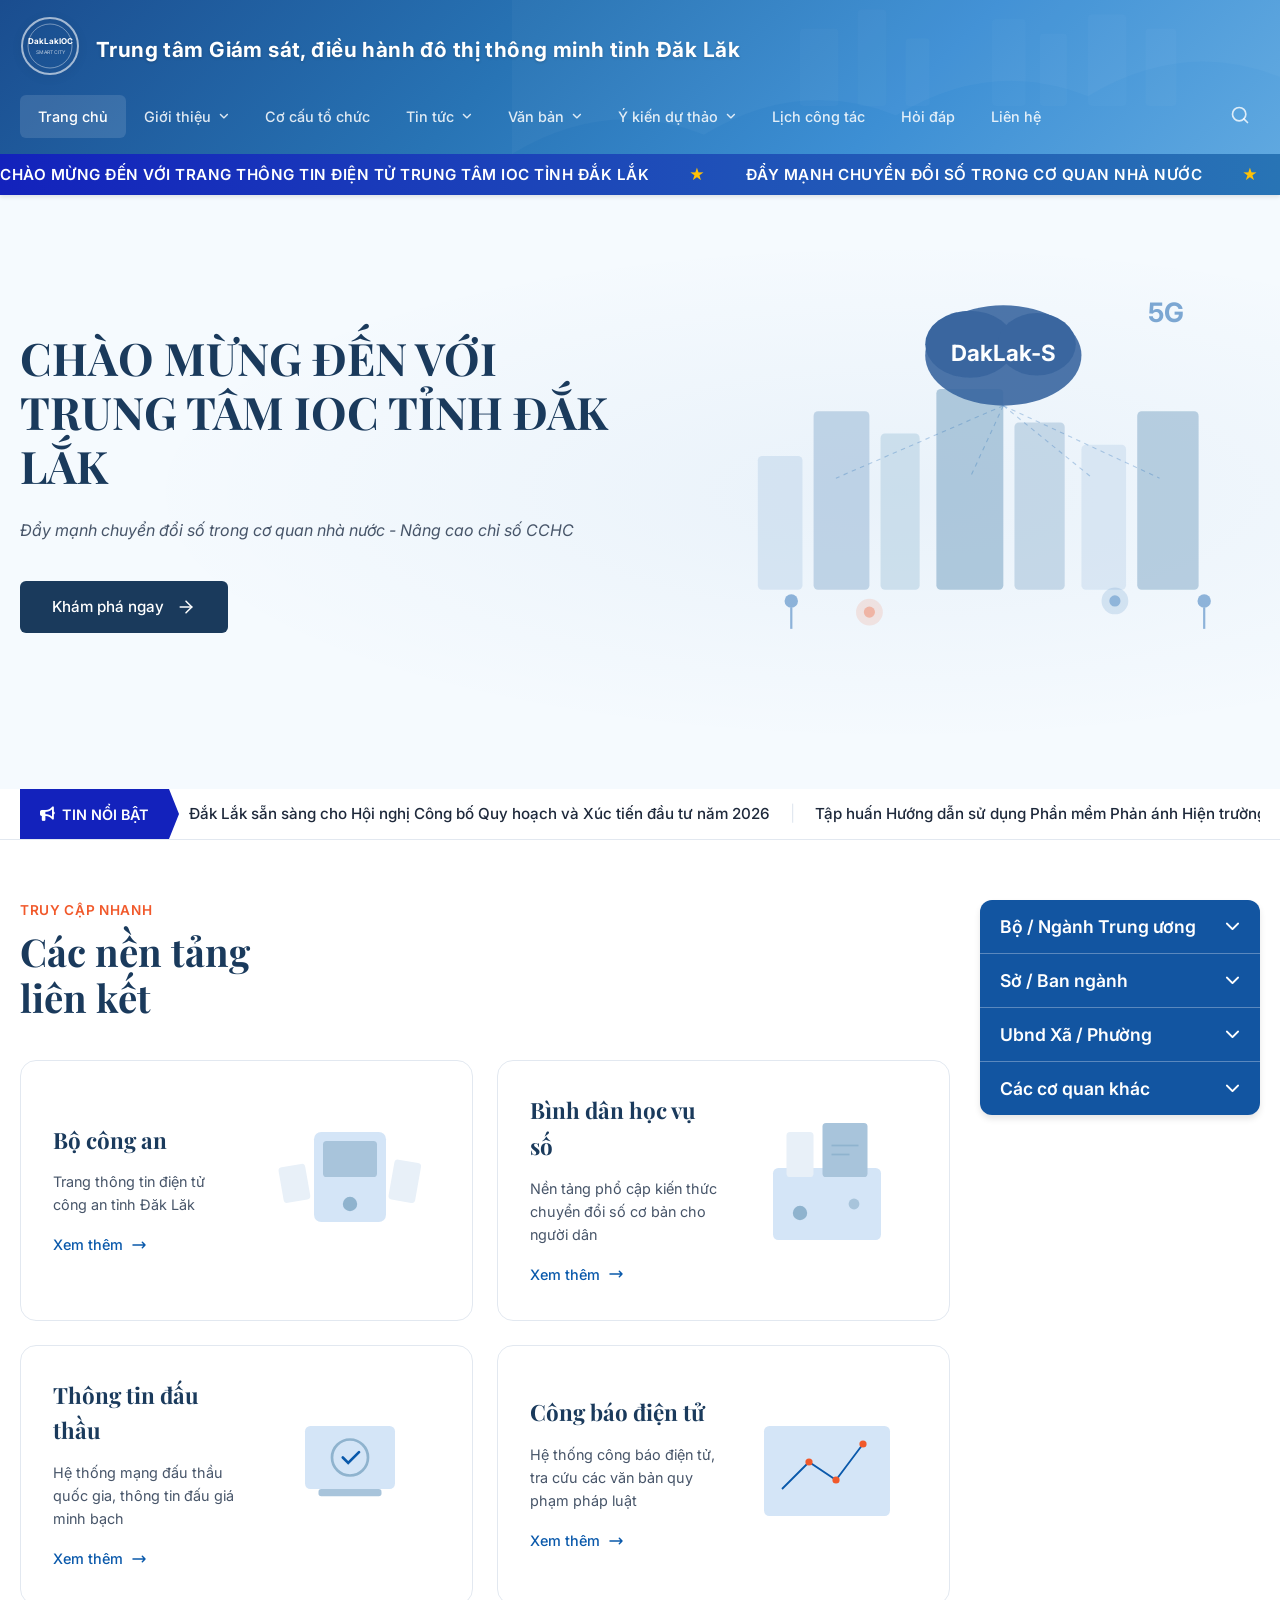
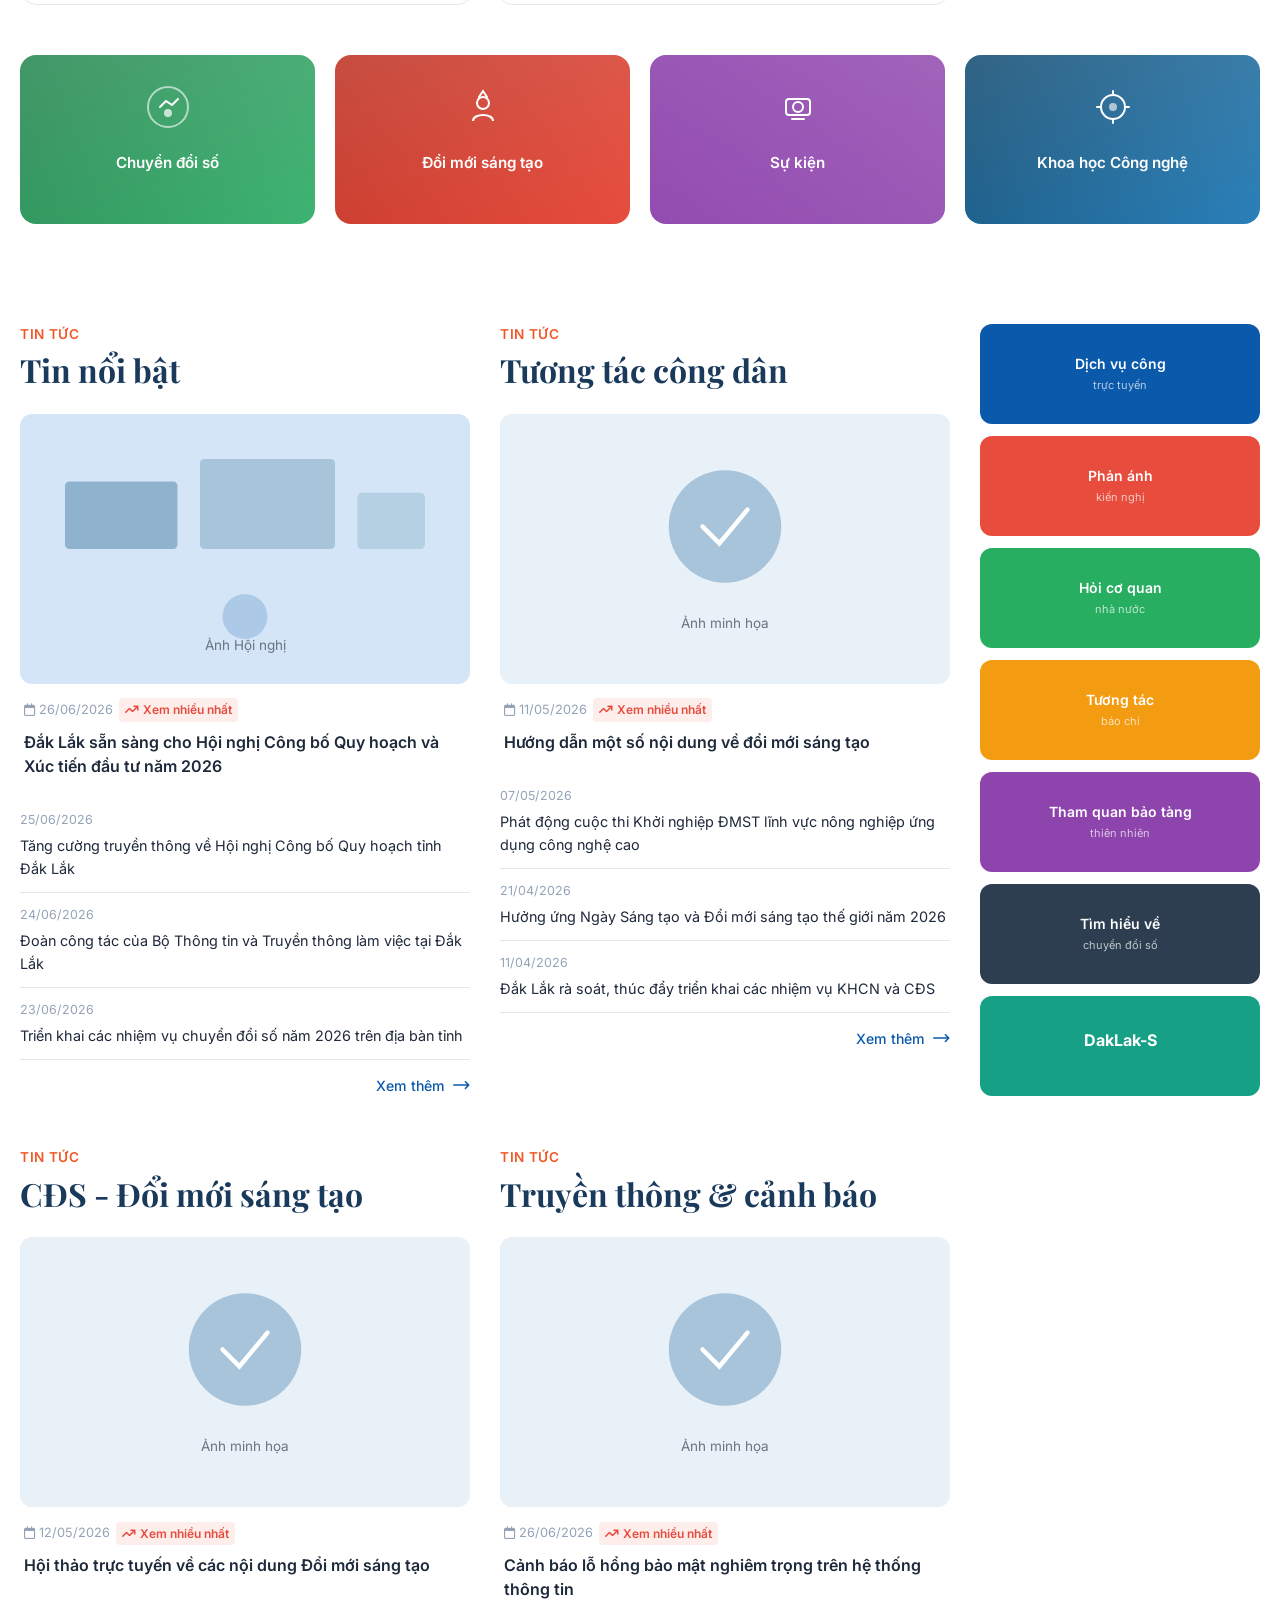
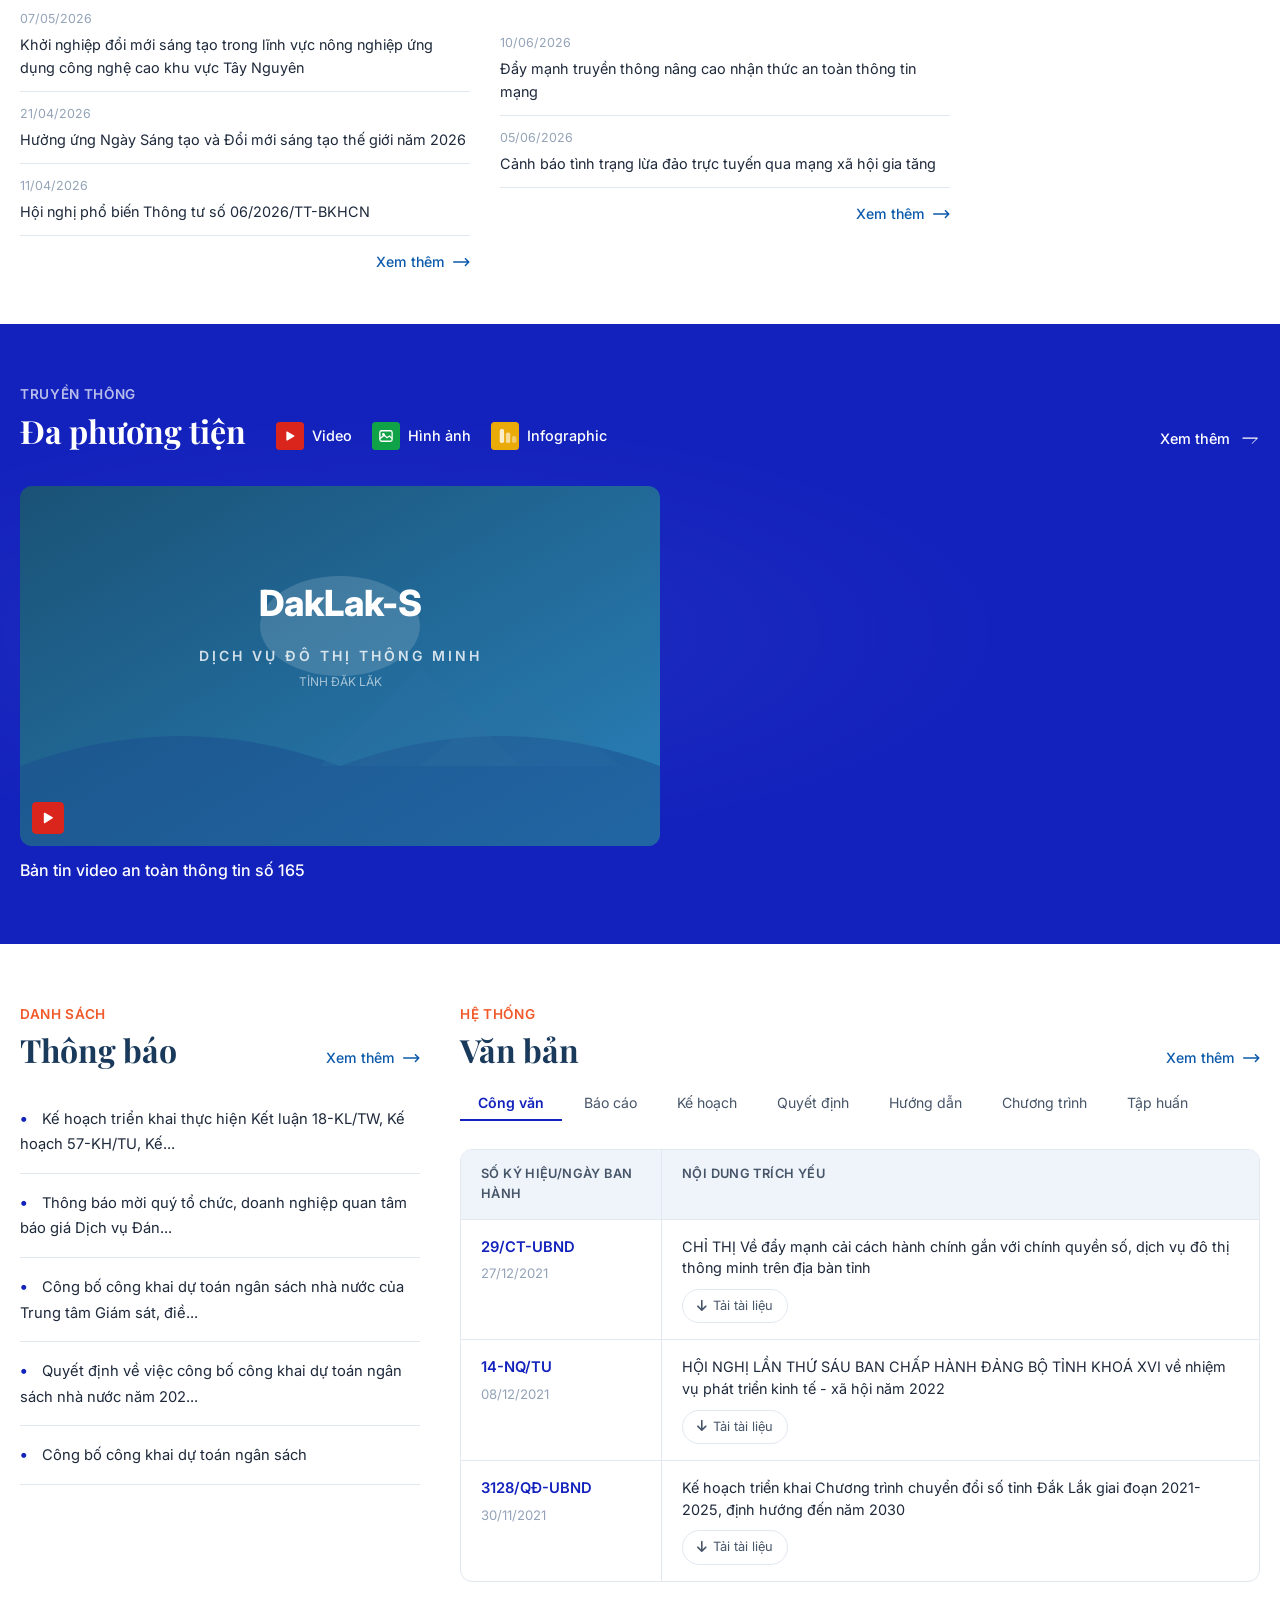
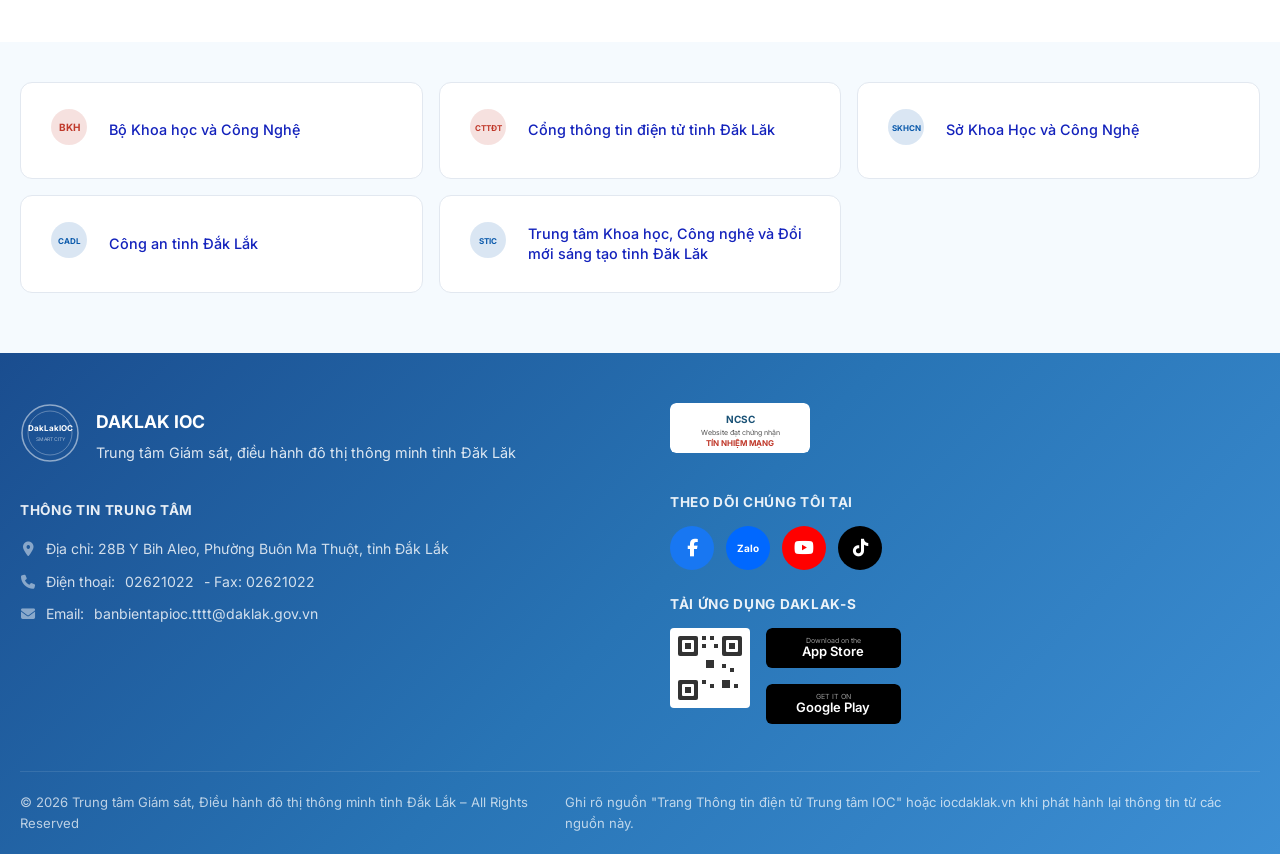
==== commit 8ad6204b: "feat: add sidebar accordion, implement menu sorting script, and update site styling" ====
--- a/index.html
+++ b/index.html
@@ -44,10 +44,14 @@
                 <nav class="main-nav">
                     <a href="#" class="nav-small-logo">
                         <svg viewBox="0 0 60 60" width="50" height="50">
-                            <circle cx="30" cy="30" r="28" fill="none" stroke="rgba(255,255,255,0.6)" stroke-width="2" />
-                            <circle cx="30" cy="30" r="22" fill="none" stroke="rgba(255,255,255,0.4)" stroke-width="1" />
-                            <text x="30" y="28" text-anchor="middle" fill="white" font-size="8" font-weight="700" font-family="Inter">DakLakIOC</text>
-                            <text x="30" y="38" text-anchor="middle" fill="rgba(255,255,255,0.7)" font-size="5" font-family="Inter">SMART CITY</text>
+                            <circle cx="30" cy="30" r="28" fill="none" stroke="rgba(255,255,255,0.6)"
+                                stroke-width="2" />
+                            <circle cx="30" cy="30" r="22" fill="none" stroke="rgba(255,255,255,0.4)"
+                                stroke-width="1" />
+                            <text x="30" y="28" text-anchor="middle" fill="white" font-size="8" font-weight="700"
+                                font-family="Inter">DakLakIOC</text>
+                            <text x="30" y="38" text-anchor="middle" fill="rgba(255,255,255,0.7)" font-size="5"
+                                font-family="Inter">SMART CITY</text>
                         </svg>
                     </a>
                     <ul class="nav-list">
@@ -57,11 +61,11 @@
                         <li class="nav-item has-dropdown">
                             <a href="#">Giới thiệu <i class="fa-solid fa-angle-down"></i></a>
                             <ul class="dropdown">
-                                <li><a href="#">Sơ đồ tổ chức</a></li>
                                 <li><a href="#">Chức năng, nhiệm vụ</a></li>
+                                <li><a href="#">Đầu mối hỗ trợ trực tuyến qua điện thoại</a></li>
                                 <li><a href="#">Lịch sử hình thành</a></li>
                                 <li><a href="#">Sản phẩm tiêu biểu</a></li>
-                                <li><a href="#">Đầu mối hỗ trợ trực tuyến qua điện thoại</a></li>
+                                <li><a href="#">Sơ đồ tổ chức</a></li>
                             </ul>
                         </li>
                         <li class="nav-item">
@@ -70,46 +74,48 @@
                         <li class="nav-item has-dropdown">
                             <a href="#">Tin tức <i class="fa-solid fa-angle-down"></i></a>
                             <ul class="dropdown">
+                                <li><a href="#">Cập nhật bão lũ</a></li>
+                                <li><a href="#">CĐS - Đổi mới sáng tạo</a></li>
+                                <li><a href="#">Chỉ đạo điều hành</a></li>
+                                <li><a href="#">Công tác xây dựng Đảng</a></li>
+                                <li><a href="#">Giải pháp An toàn mạng</a></li>
+                                <li><a href="#">Giải pháp An toàn thông tin</a></li>
+                                <li><a href="#">Thông báo</a></li>
+                                <li><a href="#">Tiêu chuẩn - Chất lượng</a></li>
                                 <li><a href="#">Tin hoạt động</a></li>
-                                <li><a href="#">Tiêu chuẩn - Chất lượng</a></li>
-                                <li><a href="#">Giải pháp An toàn thông tin</a></li>
-                                <li><a href="#">Giải pháp An toàn mạng</a></li>
-                                <li><a href="#">Công tác xây dựng Đảng</a></li>
+                                <li><a href="#">Trao đổi kinh nghiệm</a></li>
                                 <li><a href="#">Tương tác công dân</a></li>
-                                <li><a href="#">CĐS - Đổi mới sáng tạo</a></li>
-                                <li><a href="#">Cập nhật bão lũ</a></li>
-                                <li><a href="#">Thông báo</a></li>
-                                <li><a href="#">Trao đổi kinh nghiệm</a></li>
                             </ul>
                         </li>
                         <li class="nav-item has-dropdown">
                             <a href="#">Văn bản <i class="fa-solid fa-angle-down"></i></a>
                             <ul class="dropdown">
+                                <li><a href="#">Bộ Khoa học và Công nghệ</a></li>
+                                <li><a href="#">CSDL VBQPPL tỉnh Đắk Lắk</a></li>
+                                <li><a href="#">Khoa học và Công nghệ địa phương</a></li>
+                                <li><a href="#">Khoa học và Công nghệ Trung ương</a></li>
+                                <li><a href="#">UBND tỉnh Đắk Lắk</a></li>
+                                <li><a href="#">Văn bản</a></li>
                                 <li><a href="#">Văn bản Trung tâm IOC</a></li>
-                                <li><a href="#">Bộ Khoa học và Công nghệ</a></li>
-                                <li><a href="#">UBND tỉnh Đắk Lắk</a></li>
-                                <li><a href="#">CSDL VBQPPL tỉnh Đắk Lắk</a></li>
-                                <li><a href="#">Khoa học và Công nghệ Trung ương</a></li>
-                                <li><a href="#">Khoa học và Công nghệ địa phương</a></li>
-                                <li><a href="#">Văn bản</a></li>
                             </ul>
                         </li>
                         <li class="nav-item has-dropdown">
                             <a href="#">Ý kiến dự thảo <i class="fa-solid fa-angle-down"></i></a>
                             <ul class="dropdown">
-                                <li><a href="#">Văn bản dự thảo UBND tỉnh Đắk Lắk</a></li>
                                 <li><a href="#">Văn bản dự thảo Sở KHCN</a></li>
                                 <li class="dropdown-submenu">
-                                    <a href="#">Văn bản dự thảo Trung tâm IOC <i class="fa-solid fa-angle-right" style="float: right; margin-top: 4px;"></i></a>
+                                    <a href="#">Văn bản dự thảo Trung tâm IOC <i class="fa-solid fa-angle-right"
+                                            style="float: right; margin-top: 4px;"></i></a>
                                     <ul class="dropdown">
-                                        <li><a href="#">Quyết định</a></li>
-                                        <li><a href="#">Thông báo</a></li>
-                                        <li><a href="#">Hướng dẫn</a></li>
                                         <li><a href="#">Báo cáo</a></li>
                                         <li><a href="#">Công văn</a></li>
+                                        <li><a href="#">Hướng dẫn</a></li>
+                                        <li><a href="#">Quyết định</a></li>
                                         <li><a href="#">Tập huấn</a></li>
+                                        <li><a href="#">Thông báo</a></li>
                                     </ul>
                                 </li>
+                                <li><a href="#">Văn bản dự thảo UBND tỉnh Đắk Lắk</a></li>
                             </ul>
                         </li>
                         <li class="nav-item">
@@ -131,7 +137,9 @@
                     </button>
                     <div class="search-form" id="searchForm">
                         <form>
-                            <input type="text" placeholder="Nhập tìm kiếm..." required oninvalid="this.setCustomValidity('Vui lòng nhập từ khóa tìm kiếm')" oninput="this.setCustomValidity('')">
+                            <input type="text" placeholder="Nhập tìm kiếm..." required
+                                oninvalid="this.setCustomValidity('Vui lòng nhập từ khóa tìm kiếm')"
+                                oninput="this.setCustomValidity('')">
                             <button type="submit">
                                 <svg xmlns="http://www.w3.org/2000/svg" width="20" height="20" viewBox="0 0 24 24"
                                     fill="none" stroke="currentColor" stroke-width="2" stroke-linecap="round"
@@ -279,134 +287,183 @@
     <section class="tech-solutions-section">
         <div class="container">
             <div class="tech-solutions-wrapper">
-                <div class="tech-solutions-header">
-                    <div class="tech-solutions-left">
-                        <span class="section-label">Truy cập nhanh</span>
-                        <h2 class="section-title-large">Các nền tảng<br>liên kết</h2>
-                    </div>
-                    <div class="tech-solutions-right">
-                        <div class="contact-box">
-                            <div class="contact-icon">
-                                <svg fill="none" height="56" viewBox="0 0 56 56" width="56"
-                                    xmlns="http://www.w3.org/2000/svg">
-                                    <path
-                                        d="M51.2627 42.7698C51.2627 43.6098 51.076 44.4732 50.6793 45.3132C50.2827 46.1532 49.7693 46.9465 49.0927 47.6932C47.9493 48.9532 46.6893 49.8632 45.266 50.4465C43.866 51.0298 42.3493 51.3332 40.716 51.3332C38.336 51.3332 35.7927 50.7732 33.1093 49.6298C30.426 48.4865 27.7427 46.9465 25.0827 45.0098C22.3716 43.0267 19.8133 40.8428 17.4293 38.4765C15.0698 36.1012 12.8936 33.5506 10.9193 30.8465C9.00602 28.1865 7.46602 25.5265 6.34602 22.8898C5.22602 20.2298 4.66602 17.6865 4.66602 15.2598C4.66602 13.6732 4.94602 12.1565 5.50602 10.7565C6.06602 9.33317 6.95268 8.0265 8.18935 6.85984C9.68268 5.38984 11.316 4.6665 13.0427 4.6665C13.696 4.6665 14.3493 4.8065 14.9327 5.0865C15.5393 5.3665 16.076 5.7865 16.496 6.39317L21.9093 14.0232C22.3293 14.6065 22.6327 15.1432 22.8427 15.6565C23.0527 16.1465 23.1693 16.6365 23.1693 17.0798C23.1693 17.6398 23.006 18.1998 22.6793 18.7365C22.376 19.2732 21.9327 19.8332 21.3727 20.3932L19.5993 22.2365C19.3427 22.4932 19.226 22.7965 19.226 23.1698C19.226 23.3565 19.2493 23.5198 19.296 23.7065C19.366 23.8932 19.436 24.0332 19.4827 24.1732C19.9027 24.9432 20.626 25.9465 21.6527 27.1598C22.7027 28.3732 23.8227 29.6098 25.036 30.8465C26.296 32.0832 27.5093 33.2265 28.746 34.2765C29.9593 35.3032 30.9627 36.0032 31.756 36.4232C31.8727 36.4698 32.0127 36.5398 32.176 36.6098C32.3627 36.6798 32.5493 36.7032 32.7593 36.7032C33.156 36.7032 33.4593 36.5632 33.716 36.3065L35.4893 34.5565C36.0727 33.9732 36.6327 33.5298 37.1693 33.2498C37.706 32.9232 38.2427 32.7598 38.826 32.7598C39.2693 32.7598 39.736 32.8532 40.2493 33.0632C40.7627 33.2732 41.2993 33.5765 41.8827 33.9732L49.606 39.4565C50.2127 39.8765 50.6327 40.3665 50.8893 40.9498C51.1227 41.5332 51.2627 42.1165 51.2627 42.7698Z"
-                                        stroke="#0A59AB" stroke-miterlimit="10" stroke-width="2.5" />
-                                    <path
-                                        d="M43.1667 20.9997C43.1667 19.5997 42.07 17.453 40.4367 15.703C38.9433 14.093 36.96 12.833 35 12.833"
-                                        stroke="#F1592B" stroke-linecap="round" stroke-linejoin="round"
-                                        stroke-width="2.5" />
-                                    <path d="M51.3333 20.9998C51.3333 11.9698 44.03 4.6665 35 4.6665" stroke="#F1592B"
-                                        stroke-linecap="round" stroke-linejoin="round" stroke-width="2.5" />
-                                </svg>
-                            </div>
-                            <div class="contact-info">
-                                <span>Liên hệ tư vấn:</span>
-                                <strong>01234567890</strong>
-                            </div>
-                        </div>
-                    </div>
-                </div>
+                <div style="display: flex; gap: 30px; align-items: flex-start;">
+                    <div class="tech-solutions-left" style="flex: 1;">
+                        <div class="tech-solutions-header">
+                            <div>
+                                <span class="section-label">Truy cập nhanh</span>
+                                <h2 class="section-title-large">Các nền tảng<br>liên kết</h2>
+                            </div>
+                        </div>
                 <div class="solutions-grid">
                     <div class="solution-card">
                         <div class="solution-content">
-                            <h3>Dịch vụ hành chính công</h3>
-                            <p>Cổng dịch vụ công trực tuyến, tra cứu và nộp hồ sơ nhanh chóng</p>
-                            <a href="#" class="solution-link">
-                                <span>Xem thêm</span>
-                                <svg fill="none" height="16" viewBox="0 0 16 16" width="16"
-                                    xmlns="http://www.w3.org/2000/svg">
-                                    <path d="M11.3333 5.33325L14 7.99992M14 7.99992L11.3333 10.6666M14 7.99992H2"
-                                        stroke="#0A59AB" stroke-linecap="round" stroke-linejoin="round"
-                                        stroke-width="1.5" />
-                                </svg>
-                            </a>
-                        </div>
-                        <div class="solution-image">
-                            <svg viewBox="0 0 200 160" xmlns="http://www.w3.org/2000/svg">
-                                <rect x="60" y="20" width="80" height="100" rx="8" fill="#d4e5f7" />
-                                <rect x="70" y="30" width="60" height="40" rx="4" fill="#a8c4db" />
-                                <circle cx="100" cy="100" r="8" fill="#8fb3ce" />
-                                <rect x="20" y="60" width="30" height="40" rx="4" fill="#e8f0f8"
-                                    transform="rotate(-10 20 60)" />
-                                <rect x="150" y="50" width="30" height="45" rx="4" fill="#e8f0f8"
-                                    transform="rotate(10 150 50)" />
-                            </svg>
-                        </div>
-                    </div>
-                    <div class="solution-card">
-                        <div class="solution-content">
-                            <h3>Bình dân học vụ số</h3>
-                            <p>Nền tảng phổ cập kiến thức chuyển đổi số cơ bản cho người dân</p>
-                            <a href="#" class="solution-link">
-                                <span>Xem thêm</span>
-                                <svg fill="none" height="16" viewBox="0 0 16 16" width="16"
-                                    xmlns="http://www.w3.org/2000/svg">
-                                    <path d="M11.3333 5.33325L14 7.99992M14 7.99992L11.3333 10.6666M14 7.99992H2"
-                                        stroke="#0A59AB" stroke-linecap="round" stroke-linejoin="round"
-                                        stroke-width="1.5" />
-                                </svg>
-                            </a>
-                        </div>
-                        <div class="solution-image">
-                            <svg viewBox="0 0 200 160" xmlns="http://www.w3.org/2000/svg">
-                                <rect x="40" y="60" width="120" height="80" rx="6" fill="#d4e5f7" />
-                                <rect x="55" y="20" width="30" height="50" rx="4" fill="#e8f0f8" />
-                                <rect x="95" y="10" width="50" height="60" rx="4" fill="#a8c4db" />
-                                <line x1="105" y1="35" x2="135" y2="35" stroke="#8fb3ce" stroke-width="2" />
-                                <line x1="105" y1="45" x2="125" y2="45" stroke="#8fb3ce" stroke-width="2" />
-                                <circle cx="70" cy="110" r="8" fill="#8fb3ce" />
-                                <circle cx="130" cy="100" r="6" fill="#a8c4db" />
-                            </svg>
-                        </div>
-                    </div>
-                    <div class="solution-card">
-                        <div class="solution-content">
-                            <h3>Thông tin đấu thầu</h3>
-                            <p>Hệ thống mạng đấu thầu quốc gia, thông tin đấu giá minh bạch</p>
-                            <a href="#" class="solution-link">
-                                <span>Xem thêm</span>
-                                <svg fill="none" height="16" viewBox="0 0 16 16" width="16"
-                                    xmlns="http://www.w3.org/2000/svg">
-                                    <path d="M11.3333 5.33325L14 7.99992M14 7.99992L11.3333 10.6666M14 7.99992H2"
-                                        stroke="#0A59AB" stroke-linecap="round" stroke-linejoin="round"
-                                        stroke-width="1.5" />
-                                </svg>
-                            </a>
-                        </div>
-                        <div class="solution-image">
-                            <svg viewBox="0 0 200 160" xmlns="http://www.w3.org/2000/svg">
-                                <rect x="50" y="30" width="100" height="70" rx="6" fill="#d4e5f7" />
-                                <rect x="65" y="100" width="70" height="8" rx="3" fill="#a8c4db" />
-                                <circle cx="100" cy="65" r="20" fill="none" stroke="#8fb3ce" stroke-width="3" />
-                                <path d="M92 65 L98 71 L110 59" stroke="#0a59ab" stroke-width="3" fill="none"
-                                    stroke-linecap="round" />
-                            </svg>
-                        </div>
-                    </div>
-                    <div class="solution-card">
-                        <div class="solution-content">
-                            <h3>Công báo điện tử</h3>
-                            <p>Hệ thống công báo điện tử, tra cứu các văn bản quy phạm pháp luật</p>
-                            <a href="#" class="solution-link">
-                                <span>Xem thêm</span>
-                                <svg fill="none" height="16" viewBox="0 0 16 16" width="16"
-                                    xmlns="http://www.w3.org/2000/svg">
-                                    <path d="M11.3333 5.33325L14 7.99992M14 7.99992L11.3333 10.6666M14 7.99992H2"
-                                        stroke="#0A59AB" stroke-linecap="round" stroke-linejoin="round"
-                                        stroke-width="1.5" />
-                                </svg>
-                            </a>
-                        </div>
-                        <div class="solution-image">
-                            <svg viewBox="0 0 200 160" xmlns="http://www.w3.org/2000/svg">
-                                <rect x="30" y="30" width="140" height="100" rx="6" fill="#d4e5f7" />
-                                <path d="M50 100 L80 70 L110 90 L140 50" stroke="#0a59ab" stroke-width="2"
-                                    fill="none" />
-                                <circle cx="80" cy="70" r="4" fill="#f1592b" />
-                                <circle cx="110" cy="90" r="4" fill="#f1592b" />
-                                <circle cx="140" cy="50" r="4" fill="#f1592b" />
-                            </svg>
+                            <h3>Bộ công an</h3>
+                            <p>Trang thông tin điện tử công an tỉnh Đăk Lăk</p>
+                                    <a href="#" class="solution-link">
+                                        <span>Xem thêm</span>
+                                        <svg fill="none" height="16" viewBox="0 0 16 16" width="16"
+                                            xmlns="http://www.w3.org/2000/svg">
+                                            <path
+                                                d="M11.3333 5.33325L14 7.99992M14 7.99992L11.3333 10.6666M14 7.99992H2"
+                                                stroke="#0A59AB" stroke-linecap="round" stroke-linejoin="round"
+                                                stroke-width="1.5" />
+                                        </svg>
+                                    </a>
+                                </div>
+                                <div class="solution-image">
+                                    <svg viewBox="0 0 200 160" xmlns="http://www.w3.org/2000/svg">
+                                        <rect x="60" y="20" width="80" height="100" rx="8" fill="#d4e5f7" />
+                                        <rect x="70" y="30" width="60" height="40" rx="4" fill="#a8c4db" />
+                                        <circle cx="100" cy="100" r="8" fill="#8fb3ce" />
+                                        <rect x="20" y="60" width="30" height="40" rx="4" fill="#e8f0f8"
+                                            transform="rotate(-10 20 60)" />
+                                        <rect x="150" y="50" width="30" height="45" rx="4" fill="#e8f0f8"
+                                            transform="rotate(10 150 50)" />
+                                    </svg>
+                                </div>
+                            </div>
+                            <div class="solution-card">
+                                <div class="solution-content">
+                                    <h3>Bình dân học vụ số</h3>
+                                    <p>Nền tảng phổ cập kiến thức chuyển đổi số cơ bản cho người dân</p>
+                                    <a href="#" class="solution-link">
+                                        <span>Xem thêm</span>
+                                        <svg fill="none" height="16" viewBox="0 0 16 16" width="16"
+                                            xmlns="http://www.w3.org/2000/svg">
+                                            <path
+                                                d="M11.3333 5.33325L14 7.99992M14 7.99992L11.3333 10.6666M14 7.99992H2"
+                                                stroke="#0A59AB" stroke-linecap="round" stroke-linejoin="round"
+                                                stroke-width="1.5" />
+                                        </svg>
+                                    </a>
+                                </div>
+                                <div class="solution-image">
+                                    <svg viewBox="0 0 200 160" xmlns="http://www.w3.org/2000/svg">
+                                        <rect x="40" y="60" width="120" height="80" rx="6" fill="#d4e5f7" />
+                                        <rect x="55" y="20" width="30" height="50" rx="4" fill="#e8f0f8" />
+                                        <rect x="95" y="10" width="50" height="60" rx="4" fill="#a8c4db" />
+                                        <line x1="105" y1="35" x2="135" y2="35" stroke="#8fb3ce" stroke-width="2" />
+                                        <line x1="105" y1="45" x2="125" y2="45" stroke="#8fb3ce" stroke-width="2" />
+                                        <circle cx="70" cy="110" r="8" fill="#8fb3ce" />
+                                        <circle cx="130" cy="100" r="6" fill="#a8c4db" />
+                                    </svg>
+                                </div>
+                            </div>
+                            <div class="solution-card">
+                                <div class="solution-content">
+                                    <h3>Thông tin đấu thầu</h3>
+                                    <p>Hệ thống mạng đấu thầu quốc gia, thông tin đấu giá minh bạch</p>
+                                    <a href="#" class="solution-link">
+                                        <span>Xem thêm</span>
+                                        <svg fill="none" height="16" viewBox="0 0 16 16" width="16"
+                                            xmlns="http://www.w3.org/2000/svg">
+                                            <path
+                                                d="M11.3333 5.33325L14 7.99992M14 7.99992L11.3333 10.6666M14 7.99992H2"
+                                                stroke="#0A59AB" stroke-linecap="round" stroke-linejoin="round"
+                                                stroke-width="1.5" />
+                                        </svg>
+                                    </a>
+                                </div>
+                                <div class="solution-image">
+                                    <svg viewBox="0 0 200 160" xmlns="http://www.w3.org/2000/svg">
+                                        <rect x="50" y="30" width="100" height="70" rx="6" fill="#d4e5f7" />
+                                        <rect x="65" y="100" width="70" height="8" rx="3" fill="#a8c4db" />
+                                        <circle cx="100" cy="65" r="20" fill="none" stroke="#8fb3ce" stroke-width="3" />
+                                        <path d="M92 65 L98 71 L110 59" stroke="#0a59ab" stroke-width="3" fill="none"
+                                            stroke-linecap="round" />
+                                    </svg>
+                                </div>
+                            </div>
+                            <div class="solution-card">
+                                <div class="solution-content">
+                                    <h3>Công báo điện tử</h3>
+                                    <p>Hệ thống công báo điện tử, tra cứu các văn bản quy phạm pháp luật</p>
+                                    <a href="#" class="solution-link">
+                                        <span>Xem thêm</span>
+                                        <svg fill="none" height="16" viewBox="0 0 16 16" width="16"
+                                            xmlns="http://www.w3.org/2000/svg">
+                                            <path
+                                                d="M11.3333 5.33325L14 7.99992M14 7.99992L11.3333 10.6666M14 7.99992H2"
+                                                stroke="#0A59AB" stroke-linecap="round" stroke-linejoin="round"
+                                                stroke-width="1.5" />
+                                        </svg>
+                                    </a>
+                                </div>
+                                <div class="solution-image">
+                                    <svg viewBox="0 0 200 160" xmlns="http://www.w3.org/2000/svg">
+                                        <rect x="30" y="30" width="140" height="100" rx="6" fill="#d4e5f7" />
+                                        <path d="M50 100 L80 70 L110 90 L140 50" stroke="#0a59ab" stroke-width="2"
+                                            fill="none" />
+                                        <circle cx="80" cy="70" r="4" fill="#f1592b" />
+                                        <circle cx="110" cy="90" r="4" fill="#f1592b" />
+                                        <circle cx="140" cy="50" r="4" fill="#f1592b" />
+                                    </svg>
+                                </div>
+                            </div>
+                        </div>
+                    </div>
+                    <div class="tech-solutions-right">
+                        <div class="sidebar-accordion header-accordion">
+                            <div class="accordion-item">
+                                <button class="accordion-header">
+                                    <span>Bộ / Ngành Trung ương</span>
+                                    <i class="fa-solid fa-chevron-down"></i>
+                                </button>
+                                <div class="accordion-content">
+                                    <ul>
+                                        <li><a href="#"><i class="fa-solid fa-angle-right" style="font-size: 0.8em; margin-right: 6px;"></i> Bộ Khoa học và Công nghệ</a></li>
+                                        <li><a href="#"><i class="fa-solid fa-angle-right" style="font-size: 0.8em; margin-right: 6px;"></i> Bộ Giáo dục và Đào tạo</a></li>
+                                        <li><a href="#"><i class="fa-solid fa-angle-right" style="font-size: 0.8em; margin-right: 6px;"></i> Bộ Tài chính</a></li>
+                                        <li><a href="#"><i class="fa-solid fa-angle-right" style="font-size: 0.8em; margin-right: 6px;"></i> Bộ Y tế</a></li>
+                                    </ul>
+                                </div>
+                            </div>
+                            <div class="accordion-item">
+                                <button class="accordion-header">
+                                    <span>Sở / Ban ngành</span>
+                                    <i class="fa-solid fa-chevron-down"></i>
+                                </button>
+                                <div class="accordion-content">
+                                    <ul>
+                                        <li><a href="#"><i class="fa-solid fa-angle-right" style="font-size: 0.8em; margin-right: 6px;"></i> Sở Khoa học và Công nghệ</a></li>
+                                        <li><a href="#"><i class="fa-solid fa-angle-right" style="font-size: 0.8em; margin-right: 6px;"></i> Sở Nông nghiệp và Phát triển nông thôn</a></li>
+                                        <li><a href="#"><i class="fa-solid fa-angle-right" style="font-size: 0.8em; margin-right: 6px;"></i> Sở Công thương</a></li>
+                                        <li><a href="#"><i class="fa-solid fa-angle-right" style="font-size: 0.8em; margin-right: 6px;"></i> Sở Tài chính</a></li>
+                                        <li><a href="#"><i class="fa-solid fa-angle-right" style="font-size: 0.8em; margin-right: 6px;"></i> Sở Tư pháp</a></li>
+                                    </ul>
+                                </div>
+                            </div>
+                            <div class="accordion-item">
+                                <button class="accordion-header">
+                                    <span>Ubnd Xã / Phường</span>
+                                    <i class="fa-solid fa-chevron-down"></i>
+                                </button>
+                                <div class="accordion-content">
+                                    <ul>
+                                        <li><a href="#"><i class="fa-solid fa-angle-right" style="font-size: 0.8em; margin-right: 6px;"></i> Phường Buôn Ma Thuột</a></li>
+                                        <li><a href="#"><i class="fa-solid fa-angle-right" style="font-size: 0.8em; margin-right: 6px;"></i> Phường Bình Kiến</a></li>
+                                        <li><a href="#"><i class="fa-solid fa-angle-right" style="font-size: 0.8em; margin-right: 6px;"></i> Phường Buôn Hồ</a></li>
+                                        <li><a href="#"><i class="fa-solid fa-angle-right" style="font-size: 0.8em; margin-right: 6px;"></i> Phường Phú Yên</a></li>
+                                        <li><a href="#"><i class="fa-solid fa-angle-right" style="font-size: 0.8em; margin-right: 6px;"></i> Phường Tuy Hoà</a></li>
+                                    </ul>
+                                </div>
+                            </div>
+                            <div class="accordion-item">
+                                <button class="accordion-header">
+                                    <span>Các cơ quan khác</span>
+                                    <i class="fa-solid fa-chevron-down"></i>
+                                </button>
+                                <div class="accordion-content">
+                                    <ul>
+                                        <li><a href="#"><i class="fa-solid fa-angle-right" style="font-size: 0.8em; margin-right: 6px;"></i> Cổng thông tin chính phủ</a></li>
+                                        <li><a href="#"><i class="fa-solid fa-angle-right" style="font-size: 0.8em; margin-right: 6px;"></i> Báo điện tử Chính phủ</a></li>
+                                        <li><a href="#"><i class="fa-solid fa-angle-right" style="font-size: 0.8em; margin-right: 6px;"></i> Đài tiếng nói Việt Nam</a></li>
+                                        <li><a href="#"><i class="fa-solid fa-angle-right" style="font-size: 0.8em; margin-right: 6px;"></i> Liên đoàn lao động tỉnh</a></li>
+                                        <li><a href="#"><i class="fa-solid fa-angle-right" style="font-size: 0.8em; margin-right: 6px;"></i> Hội nông dân tỉnh</a></li>
+                                    </ul>
+                                </div>
+                            </div>
                         </div>
                     </div>
                 </div>
@@ -495,7 +552,11 @@
                                     </svg>
                                 </div>
                                 <div class="news-card-body">
-                                    <span class="news-date"><i class="fa-regular fa-calendar"></i> 26/06/2026</span>
+                                    <span class="news-date">
+                                        <span><i class="fa-regular fa-calendar"></i> 26/06/2026</span>
+                                        <span class="trending-badge"><i class="fa-solid fa-arrow-trend-up"></i> Xem
+                                            nhiều nhất</span>
+                                    </span>
                                     <h3><a href="#">Đắk Lắk sẵn sàng cho Hội nghị Công bố Quy hoạch và Xúc tiến đầu tư
                                             năm 2026</a></h3>
                                 </div>
@@ -521,6 +582,18 @@
                                 </a>
                             </li>
                         </ul>
+                        <div style="display: flex; margin-top: 15px;">
+                            <a href="#" class="show-more-link">
+                                <span>Xem thêm</span>
+                                <svg fill="none" height="9" viewBox="0 0 17 9" width="17"
+                                    xmlns="http://www.w3.org/2000/svg">
+                                    <path
+                                        d="M12.4167 0.75L15.75 4.08333M15.75 4.08333L12.4167 7.41667M15.75 4.08333H0.75"
+                                        stroke="#0A59AB" stroke-width="1.5" stroke-linecap="round"
+                                        stroke-linejoin="round" />
+                                </svg>
+                            </a>
+                        </div>
                     </div>
                     <div class="news-column">
                         <div class="news-column-header">
@@ -540,7 +613,11 @@
                                     </svg>
                                 </div>
                                 <div class="news-card-body">
-                                    <span class="news-date"><i class="fa-regular fa-calendar"></i> 11/05/2026</span>
+                                    <span class="news-date">
+                                        <span><i class="fa-regular fa-calendar"></i> 11/05/2026</span>
+                                        <span class="trending-badge"><i class="fa-solid fa-arrow-trend-up"></i> Xem
+                                            nhiều nhất</span>
+                                    </span>
                                     <h3><a href="#">Hướng dẫn một số nội dung về đổi mới sáng tạo</a></h3>
                                 </div>
                             </div>
@@ -566,19 +643,47 @@
                                 </a>
                             </li>
                         </ul>
+                        <div style="display: flex; margin-top: 15px;">
+                            <a href="#" class="show-more-link">
+                                <span>Xem thêm</span>
+                                <svg fill="none" height="9" viewBox="0 0 17 9" width="17"
+                                    xmlns="http://www.w3.org/2000/svg">
+                                    <path
+                                        d="M12.4167 0.75L15.75 4.08333M15.75 4.08333L12.4167 7.41667M15.75 4.08333H0.75"
+                                        stroke="#0A59AB" stroke-width="1.5" stroke-linecap="round"
+                                        stroke-linejoin="round" />
+                                </svg>
+                            </a>
+                        </div>
                     </div>
                     <div class="news-column">
                         <div class="news-column-header" style="margin-top: 20px;">
                             <span class="section-label">Tin tức</span>
                             <h2 class="section-title">CĐS - Đổi mới sáng tạo</h2>
                         </div>
+                        <div class="news-featured">
+                            <div class="news-card featured">
+                                <div class="news-card-image">
+                                    <svg viewBox="0 0 400 240" xmlns="http://www.w3.org/2000/svg">
+                                        <rect width="400" height="240" fill="#e8f0f8" />
+                                        <circle cx="200" cy="100" r="50" fill="#a8c4db" />
+                                        <path d="M180 100 L195 115 L220 85" stroke="white" stroke-width="4" fill="none"
+                                            stroke-linecap="round" />
+                                        <text x="200" y="190" text-anchor="middle" fill="#6b7280" font-size="12"
+                                            font-family="Inter">Ảnh minh họa</text>
+                                    </svg>
+                                </div>
+                                <div class="news-card-body">
+                                    <span class="news-date">
+                                        <span><i class="fa-regular fa-calendar"></i> 12/05/2026</span>
+                                        <span class="trending-badge"><i class="fa-solid fa-arrow-trend-up"></i> Xem
+                                            nhiều nhất</span>
+                                    </span>
+                                    <h3><a href="#">Hội thảo trực tuyến về các nội dung Đổi mới sáng tạo</a></h3>
+                                </div>
+                            </div>
+                        </div>
                         <ul class="news-list">
-                            <li>
-                                <a href="#">
-                                    <span class="news-list-date">12/05/2026</span>
-                                    <span>Hội thảo trực tuyến về các nội dung Đổi mới sáng tạo</span>
-                                </a>
-                            </li>
                             <li>
                                 <a href="#">
                                     <span class="news-list-date">07/05/2026</span>
@@ -599,19 +704,48 @@
                                 </a>
                             </li>
                         </ul>
+                        <div style="display: flex; margin-top: 15px;">
+                            <a href="#" class="show-more-link">
+                                <span>Xem thêm</span>
+                                <svg fill="none" height="9" viewBox="0 0 17 9" width="17"
+                                    xmlns="http://www.w3.org/2000/svg">
+                                    <path
+                                        d="M12.4167 0.75L15.75 4.08333M15.75 4.08333L12.4167 7.41667M15.75 4.08333H0.75"
+                                        stroke="#0A59AB" stroke-width="1.5" stroke-linecap="round"
+                                        stroke-linejoin="round" />
+                                </svg>
+                            </a>
+                        </div>
                     </div>
                     <div class="news-column">
                         <div class="news-column-header" style="margin-top: 20px;">
                             <span class="section-label">Tin tức</span>
                             <h2 class="section-title">Truyền thông & cảnh báo</h2>
                         </div>
+                        <div class="news-featured">
+                            <div class="news-card featured">
+                                <div class="news-card-image">
+                                    <svg viewBox="0 0 400 240" xmlns="http://www.w3.org/2000/svg">
+                                        <rect width="400" height="240" fill="#e8f0f8" />
+                                        <circle cx="200" cy="100" r="50" fill="#a8c4db" />
+                                        <path d="M180 100 L195 115 L220 85" stroke="white" stroke-width="4" fill="none"
+                                            stroke-linecap="round" />
+                                        <text x="200" y="190" text-anchor="middle" fill="#6b7280" font-size="12"
+                                            font-family="Inter">Ảnh minh họa</text>
+                                    </svg>
+                                </div>
+                                <div class="news-card-body">
+                                    <span class="news-date">
+                                        <span><i class="fa-regular fa-calendar"></i> 26/06/2026</span>
+                                        <span class="trending-badge"><i class="fa-solid fa-arrow-trend-up"></i> Xem
+                                            nhiều nhất</span>
+                                    </span>
+                                    <h3><a href="#">Cảnh báo lỗ hổng bảo mật nghiêm trọng trên hệ thống thông tin</a>
+                                    </h3>
+                                </div>
+                            </div>
+                        </div>
                         <ul class="news-list">
-                            <li>
-                                <a href="#">
-                                    <span class="news-list-date">26/06/2026</span>
-                                    <span>Cảnh báo lỗ hổng bảo mật nghiêm trọng trên hệ thống thông tin</span>
-                                </a>
-                            </li>
                             <li>
                                 <a href="#">
                                     <span class="news-list-date">10/06/2026</span>
@@ -625,6 +759,18 @@
                                 </a>
                             </li>
                         </ul>
+                        <div style="display: flex; margin-top: 15px;">
+                            <a href="#" class="show-more-link">
+                                <span>Xem thêm</span>
+                                <svg fill="none" height="9" viewBox="0 0 17 9" width="17"
+                                    xmlns="http://www.w3.org/2000/svg">
+                                    <path
+                                        d="M12.4167 0.75L15.75 4.08333M15.75 4.08333L12.4167 7.41667M15.75 4.08333H0.75"
+                                        stroke="#0A59AB" stroke-width="1.5" stroke-linecap="round"
+                                        stroke-linejoin="round" />
+                                </svg>
+                            </a>
+                        </div>
                     </div>
                 </div>
                 <div class="news-sidebar">
@@ -801,8 +947,22 @@
         <div class="container">
             <div class="documents-wrapper">
                 <div class="announcements">
-                    <span class="section-label">Danh sách</span>
-                    <h2 class="section-title">Thông báo</h2>
+                    <div
+                        style="display: flex; justify-content: space-between; align-items: flex-end; width: 100%; margin-bottom: 20px;">
+                        <div>
+                            <span class="section-label">Danh sách</span>
+                            <h2 class="section-title" style="margin-bottom: 0;">Thông báo</h2>
+                        </div>
+                        <a href="#" class="show-more-link">
+                            <span>Xem thêm</span>
+                            <svg fill="none" height="9" viewBox="0 0 17 9" width="17"
+                                xmlns="http://www.w3.org/2000/svg">
+                                <path d="M12.4167 0.75L15.75 4.08333M15.75 4.08333L12.4167 7.41667M15.75 4.08333H0.75"
+                                    stroke="#0A59AB" stroke-width="1.5" stroke-linecap="round"
+                                    stroke-linejoin="round" />
+                            </svg>
+                        </a>
+                    </div>
                     <ul class="announcement-list">
                         <li>
                             <a href="#">Kế hoạch triển khai thực hiện Kết luận 18-KL/TW, Kế hoạch 57-KH/TU, Kế...</a>
@@ -822,24 +982,32 @@
                     </ul>
                 </div>
                 <div class="legal-documents">
-                    <div class="documents-header">
-                        <div class="documents-title-area">
-                            <span class="section-label">Hệ thống</span>
-                            <h2 class="section-title">Văn bản</h2>
-                        </div>
-                        <div class="document-tabs">
-                            <button class="doc-tab active" data-tab="0">Văn bản Trung tâm IOC</button>
-                            <button class="doc-tab" data-tab="1">Ý kiến dự thảo</button>
-                        </div>
-                        <a href="#" class="show-more-link">
-                            <span>Xem thêm</span>
-                            <svg fill="none" height="9" viewBox="0 0 17 9" width="17"
-                                xmlns="http://www.w3.org/2000/svg">
-                                <path d="M12.4167 0.75L15.75 4.08333M15.75 4.08333L12.4167 7.41667M15.75 4.08333H0.75"
-                                    stroke="#0A59AB" stroke-width="1.5" stroke-linecap="round"
-                                    stroke-linejoin="round" />
-                            </svg>
-                        </a>
+                    <div class="documents-header" style="flex-direction: column; align-items: stretch; gap: 16px;">
+                        <div style="display: flex; justify-content: space-between; align-items: flex-end; width: 100%;">
+                            <div class="documents-title-area">
+                                <span class="section-label">Hệ thống</span>
+                                <h2 class="section-title">Văn bản</h2>
+                            </div>
+                            <a href="#" class="show-more-link">
+                                <span>Xem thêm</span>
+                                <svg fill="none" height="9" viewBox="0 0 17 9" width="17"
+                                    xmlns="http://www.w3.org/2000/svg">
+                                    <path
+                                        d="M12.4167 0.75L15.75 4.08333M15.75 4.08333L12.4167 7.41667M15.75 4.08333H0.75"
+                                        stroke="#0A59AB" stroke-width="1.5" stroke-linecap="round"
+                                        stroke-linejoin="round" />
+                                </svg>
+                            </a>
+                        </div>
+                        <div class="document-tabs" style="overflow-x: auto; padding-bottom: 8px;">
+                            <button class="doc-tab active" data-tab="0">Công văn</button>
+                            <button class="doc-tab" data-tab="1">Báo cáo</button>
+                            <button class="doc-tab" data-tab="2">Kế hoạch</button>
+                            <button class="doc-tab" data-tab="3">Quyết định</button>
+                            <button class="doc-tab" data-tab="4">Hướng dẫn</button>
+                            <button class="doc-tab" data-tab="5">Chương trình</button>
+                            <button class="doc-tab" data-tab="6">Tập huấn</button>
+                        </div>
                     </div>
                     <div class="documents-table" id="docTab0">
                         <div class="table-header">
@@ -876,13 +1044,99 @@
                                 <p class="doc-date">30/11/2021</p>
                             </div>
                             <div class="table-col-content">
-                                <p>Kế hoạch triển khai Chương trình chuyển đổi số tỉnh Đắk Lắk giai đoạn 2021-2025, định hướng đến năm 2030</p>
+                                <p>Kế hoạch triển khai Chương trình chuyển đổi số tỉnh Đắk Lắk giai đoạn 2021-2025, định
+                                    hướng đến năm 2030</p>
                                 <a href="#" class="download-link"><i class="fa-solid fa-arrow-down"></i> Tải tài
                                     liệu</a>
                             </div>
                         </div>
                     </div>
                     <div class="documents-table hidden" id="docTab1">
+                        <div class="table-header">
+                            <div class="table-col-id">SỐ KÝ HIỆU/NGÀY BAN HÀNH</div>
+                            <div class="table-col-content">NỘI DUNG TRÍCH YẾU</div>
+                        </div>
+                        <div class="table-row">
+                            <div class="table-col-id">
+                                <p class="doc-number">62/2021/QĐ-UBND</p>
+                                <p class="doc-date">04/10/2021</p>
+                            </div>
+                            <div class="table-col-content">
+                                <p>Ban hành Quy định Quản lý, vận hành và tích hợp ứng dụng DakLak-S</p>
+                                <a href="#" class="download-link"><i class="fa-solid fa-arrow-down"></i> Tải tài
+                                    liệu</a>
+                            </div>
+                        </div>
+                    </div>
+                    <div class="documents-table hidden" id="docTab2">
+                        <div class="table-header">
+                            <div class="table-col-id">SỐ KÝ HIỆU/NGÀY BAN HÀNH</div>
+                            <div class="table-col-content">NỘI DUNG TRÍCH YẾU</div>
+                        </div>
+                        <div class="table-row">
+                            <div class="table-col-id">
+                                <p class="doc-number">62/2021/QĐ-UBND</p>
+                                <p class="doc-date">04/10/2021</p>
+                            </div>
+                            <div class="table-col-content">
+                                <p>Ban hành Quy định Quản lý, vận hành và tích hợp ứng dụng DakLak-S</p>
+                                <a href="#" class="download-link"><i class="fa-solid fa-arrow-down"></i> Tải tài
+                                    liệu</a>
+                            </div>
+                        </div>
+                    </div>
+                    <div class="documents-table hidden" id="docTab3">
+                        <div class="table-header">
+                            <div class="table-col-id">SỐ KÝ HIỆU/NGÀY BAN HÀNH</div>
+                            <div class="table-col-content">NỘI DUNG TRÍCH YẾU</div>
+                        </div>
+                        <div class="table-row">
+                            <div class="table-col-id">
+                                <p class="doc-number">62/2021/QĐ-UBND</p>
+                                <p class="doc-date">04/10/2021</p>
+                            </div>
+                            <div class="table-col-content">
+                                <p>Ban hành Quy định Quản lý, vận hành và tích hợp ứng dụng DakLak-S</p>
+                                <a href="#" class="download-link"><i class="fa-solid fa-arrow-down"></i> Tải tài
+                                    liệu</a>
+                            </div>
+                        </div>
+                    </div>
+                    <div class="documents-table hidden" id="docTab4">
+                        <div class="table-header">
+                            <div class="table-col-id">SỐ KÝ HIỆU/NGÀY BAN HÀNH</div>
+                            <div class="table-col-content">NỘI DUNG TRÍCH YẾU</div>
+                        </div>
+                        <div class="table-row">
+                            <div class="table-col-id">
+                                <p class="doc-number">62/2021/QĐ-UBND</p>
+                                <p class="doc-date">04/10/2021</p>
+                            </div>
+                            <div class="table-col-content">
+                                <p>Ban hành Quy định Quản lý, vận hành và tích hợp ứng dụng DakLak-S</p>
+                                <a href="#" class="download-link"><i class="fa-solid fa-arrow-down"></i> Tải tài
+                                    liệu</a>
+                            </div>
+                        </div>
+                    </div>
+                    <div class="documents-table hidden" id="docTab5">
+                        <div class="table-header">
+                            <div class="table-col-id">SỐ KÝ HIỆU/NGÀY BAN HÀNH</div>
+                            <div class="table-col-content">NỘI DUNG TRÍCH YẾU</div>
+                        </div>
+                        <div class="table-row">
+                            <div class="table-col-id">
+                                <p class="doc-number">62/2021/QĐ-UBND</p>
+                                <p class="doc-date">04/10/2021</p>
+                            </div>
+                            <div class="table-col-content">
+                                <p>Ban hành Quy định Quản lý, vận hành và tích hợp ứng dụng DakLak-S</p>
+                                <a href="#" class="download-link"><i class="fa-solid fa-arrow-down"></i> Tải tài
+                                    liệu</a>
+                            </div>
+                        </div>
+                    </div>
+                    <div class="documents-table hidden" id="docTab6">
                         <div class="table-header">
                             <div class="table-col-id">SỐ KÝ HIỆU/NGÀY BAN HÀNH</div>
                             <div class="table-col-content">NỘI DUNG TRÍCH YẾU</div>
@@ -1081,7 +1335,8 @@
             </div>
             <div class="footer-bottom">
                 <p>© 2026 Trung tâm Giám sát, Điều hành đô thị thông minh tỉnh Đắk Lắk – All Rights Reserved</p>
-                <p>Ghi rõ nguồn "Trang Thông tin điện tử Trung tâm IOC" hoặc iocdaklak.vn khi phát hành lại thông tin từ các nguồn này.</p>
+                <p>Ghi rõ nguồn "Trang Thông tin điện tử Trung tâm IOC" hoặc iocdaklak.vn khi phát hành lại thông tin từ
+                    các nguồn này.</p>
             </div>
         </div>
     </footer>
--- a/styles.css
+++ b/styles.css
@@ -8,7 +8,7 @@
 }
 
 :root {
-    --primary-blue: #0a59ab;
+    --primary-blue: #1322BC;
     --primary-dark: #1a3a5c;
     --primary-light: #f5fafe;
     --accent-orange: #f1592b;
@@ -433,6 +433,13 @@
     background: var(--white);
 }
 
+.tech-solutions-layout {
+    display: grid;
+    grid-template-columns: 1fr 280px;
+    gap: 30px;
+    align-items: start;
+}
+
 .tech-solutions-header {
     display: flex;
     align-items: flex-start;
@@ -442,6 +449,11 @@
 
 .tech-solutions-left {
     flex: 1;
+}
+
+.tech-solutions-right {
+    width: 280px;
+    flex-shrink: 0;
 }
 
 .contact-box {
@@ -516,14 +528,14 @@
     display: inline-flex;
     align-items: center;
     gap: 8px;
-    color: var(--primary-blue);
+    color: #0A59AB;
     font-size: 0.9rem;
     font-weight: 500;
-    transition: gap var(--transition);
+    transition: transform var(--transition);
 }
 
 .solution-link:hover {
-    gap: 12px;
+    transform: translateX(4px);
 }
 
 .solution-image {
@@ -900,15 +912,15 @@
     display: inline-flex;
     align-items: center;
     gap: 8px;
-    color: var(--primary-blue);
+    color: #0A59AB;
     font-size: 0.88rem;
     font-weight: 500;
     margin-left: auto;
-    transition: gap var(--transition);
+    transition: transform var(--transition);
 }
 
 .show-more-link:hover {
-    gap: 12px;
+    transform: translateX(4px);
 }
 
 .documents-table {
@@ -1368,6 +1380,10 @@
         font-size: 1.6rem;
     }
 
+    .tech-solutions-layout {
+        grid-template-columns: 1fr;
+    }
+
     .tech-solutions-header {
         flex-direction: column;
         gap: 20px;
@@ -1641,4 +1657,101 @@
     100% {
         transform: translateX(-50%);
     }
-}+}
+
+.trending-badge {
+    color: #e74c3c;
+    font-weight: 600;
+    display: inline-flex;
+    align-items: center;
+    gap: 4px;
+    background-color: rgba(231, 76, 60, 0.1);
+    padding: 2px 6px;
+    border-radius: 4px;
+    font-size: 0.75rem;
+}
+/* Sidebar Accordion */
+.sidebar-accordion {
+    background-color: #1255A1; /* Matches the blue in the image */
+    border-radius: 12px;
+    overflow: hidden;
+    margin-bottom: 20px;
+    box-shadow: 0 4px 6px rgba(0,0,0,0.1);
+}
+
+.accordion-item {
+    border-bottom: 1px solid rgba(255,255,255,0.3);
+}
+
+.accordion-item:last-child {
+    border-bottom: none;
+}
+
+.accordion-header {
+    width: 100%;
+    display: flex;
+    justify-content: space-between;
+    align-items: center;
+    padding: 16px 20px;
+    background: none;
+    border: none;
+    color: white;
+    font-size: 1.1rem;
+    font-weight: 600;
+    font-family: inherit;
+    cursor: pointer;
+    text-align: left;
+    transition: background-color 0.2s;
+}
+
+.accordion-header:hover {
+    background-color: rgba(255,255,255,0.1);
+}
+
+.accordion-header .fa-chevron-down {
+    font-size: 0.85em;
+    transition: transform 0.3s;
+}
+
+.accordion-content {
+    max-height: 0;
+    overflow: hidden;
+    padding: 0 20px;
+    color: white;
+    transition: max-height 0.35s ease-out, padding 0.35s ease-out;
+}
+
+.accordion-content ul {
+    list-style: none;
+    padding: 0;
+    margin: 0;
+}
+
+.accordion-content li {
+    margin-bottom: 8px;
+}
+
+.accordion-content li:last-child {
+    margin-bottom: 0;
+}
+
+.accordion-content a {
+    color: rgba(255,255,255,0.85);
+    text-decoration: none;
+    font-size: 0.95rem;
+    transition: color 0.2s;
+}
+
+.accordion-content a:hover {
+    color: white;
+    text-decoration: underline;
+}
+
+.accordion-item.active .accordion-content {
+    max-height: 400px;
+    padding: 0 20px 15px;
+}
+
+.accordion-item.active .accordion-header .fa-chevron-down {
+    transform: rotate(180deg);
+}
